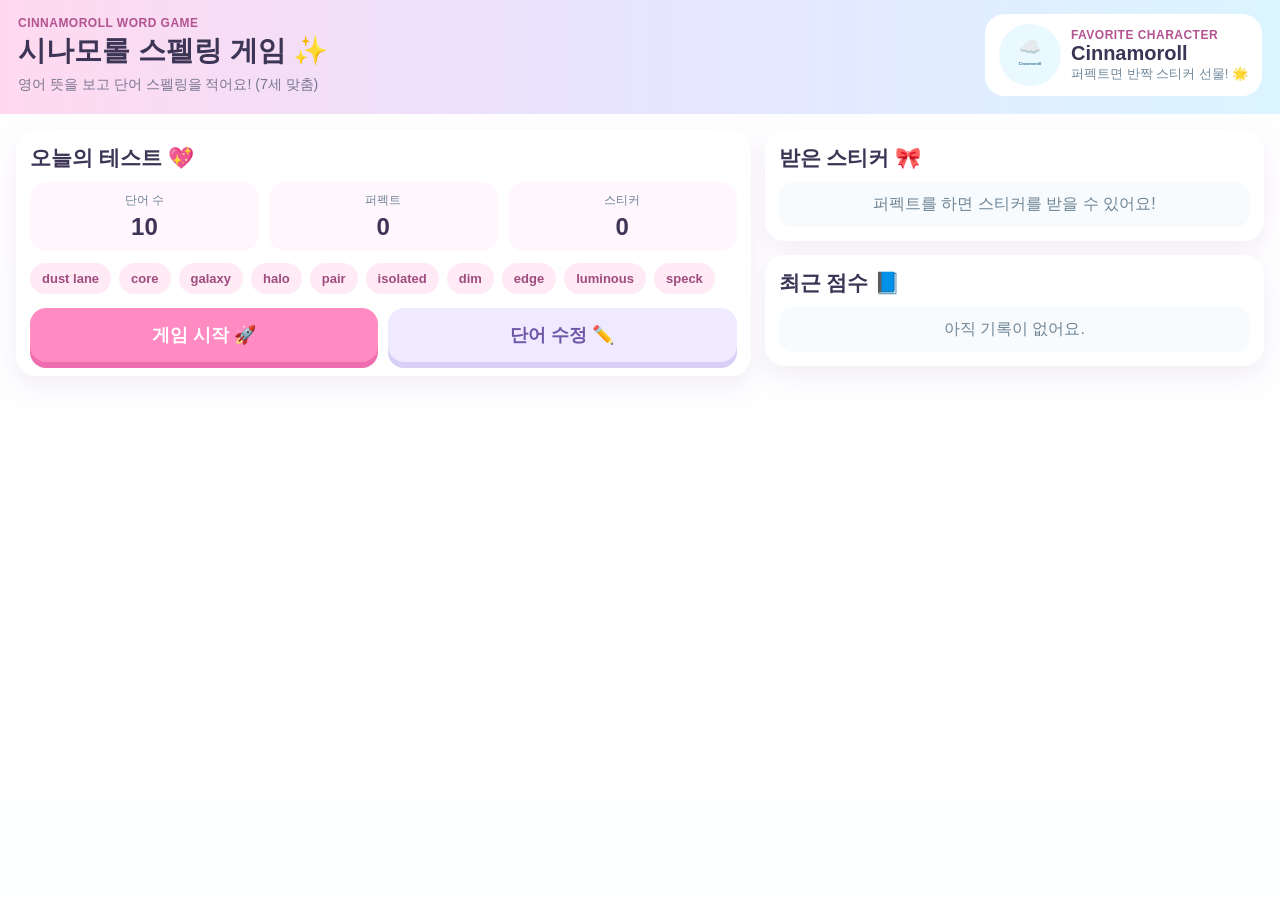
==== index.html @ e3723c55 "Switch to full-screen layout and reset defaults to requested vocab list" ====
<!doctype html>
<html lang="ko">
<head>
  <meta charset="UTF-8" />
  <meta name="viewport" content="width=device-width, initial-scale=1.0, viewport-fit=cover" />
  <title>시나모롤 단어 게임</title>
  <style>
    :root {
      --bg1: #ffeefd;
      --bg2: #f5f3ff;
      --bg3: #e9f9ff;
      --card: #ffffff;
      --ink: #3d3556;
      --sub: #7a7591;
      --pri: #ff8bc2;
      --pri-dark: #ee6db0;
      --ok: #2f9e67;
      --no: #d45d7b;
    }
    * { box-sizing: border-box; }
    body {
      margin: 0;
      font-family: -apple-system, BlinkMacSystemFont, "Segoe UI", Roboto, "Noto Sans KR", sans-serif;
      background: linear-gradient(180deg, var(--bg1) 0%, var(--bg2) 56%, var(--bg3) 100%);
      color: var(--ink);
      -webkit-tap-highlight-color: transparent;
    }
    .app {
      width: 100%;
      min-height: 100vh;
      margin: 0;
      padding: 0;
    }
    .panel {
      background: rgba(255,255,255,0.92);
      border-radius: 0;
      overflow: hidden;
      box-shadow: none;
      min-height: 100vh;
    }
    .header {
      display: flex;
      align-items: center;
      justify-content: space-between;
      gap: 12px;
      flex-wrap: wrap;
      padding: calc(14px + env(safe-area-inset-top)) 18px 18px;
      background: linear-gradient(90deg, #ffd9f0 0%, #e7e5ff 50%, #dbf5ff 100%);
    }
    .title-small { color: #b35390; font-size: 12px; font-weight: 900; letter-spacing: .04em; }
    h1 { margin: 4px 0 0; font-size: 28px; line-height: 1.2; }
    .sub { color: var(--sub); margin-top: 8px; font-size: 14px; }
    .hero { display: flex; align-items: center; gap: 10px; background: white; border-radius: 20px; padding: 10px 14px; }
    .avatar {
      width: 62px; height: 62px; border-radius: 50%; background: #eaf8ff;
      display: grid; place-items: center; overflow: hidden;
    }
    .avatar img { width: 100%; height: 100%; object-fit: contain; display: block; padding: 2px; }
    .avatar-fallback { font-size: 30px; }

    .content { padding: 16px; }
    .grid { display: grid; grid-template-columns: 1.25fr .85fr; gap: 14px; }
    .card {
      background: white;
      border-radius: 20px;
      padding: 14px;
      box-shadow: 0 10px 24px rgba(171, 143, 188, 0.14);
    }
    .card h2 { margin: 0 0 10px; font-size: 21px; }
    .stats { display: grid; grid-template-columns: repeat(3, 1fr); gap: 10px; margin-bottom: 12px; }
    .stat { background: #fff7fd; border-radius: 16px; padding: 10px; text-align: center; }
    .stat .label { color: #6d8497; font-size: 12px; }
    .stat .value { margin-top: 4px; font-size: 24px; font-weight: 900; }
    .chip-wrap { display: flex; flex-wrap: wrap; gap: 8px; }
    .chip { background: #ffeaf6; color: #9f4c7e; border-radius: 999px; padding: 8px 12px; font-size: 13px; font-weight: 800; }

    .btn-row, .btn-3 {
      display: grid; gap: 10px; margin-top: 14px;
    }
    .btn-row { grid-template-columns: 1fr 1fr; }
    .btn-3 { grid-template-columns: repeat(3,1fr); }
    button {
      border: 0; border-radius: 16px; padding: 14px 12px;
      font-size: 18px; font-weight: 900;
      background: var(--pri); color: #fff; cursor: pointer;
      min-height: 54px;
      box-shadow: 0 6px 0 var(--pri-dark);
    }
    button:active { transform: translateY(3px); box-shadow: 0 3px 0 var(--pri-dark); }
    button.secondary { background: #efeaff; color: #6d56a6; box-shadow: 0 6px 0 #d8cff6; }
    button.outline { background: #fff; color: #2d7299; border: 1.5px solid #cfe6f5; }
    button:disabled { opacity: .45; cursor: not-allowed; }

    .note { color: #70889b; font-size: 13px; }
    .empty { background: #f8fbfd; border-radius: 14px; padding: 12px; text-align: center; color: #6e8596; }
    .history-item { background: #f8fbfd; border-radius: 14px; padding: 12px; margin-bottom: 8px; }

    .test-wrap { max-width: 720px; margin: 0 auto; }
    .topline { display: flex; justify-content: space-between; align-items: center; gap: 8px; margin-bottom: 10px; }
    .badge { background: #ffe7f5; color: #9f4c7e; border-radius: 999px; padding: 7px 10px; font-size: 13px; font-weight: 900; }
    .qbox { background: white; border-radius: 24px; padding: 20px; box-shadow: 0 12px 30px rgba(110,145,175,.16); }
    .meaning-label { text-align: center; color: #4ba0d4; letter-spacing: .22em; font-size: 12px; font-weight: 900; margin-bottom: 8px; }
    .meaning {
      min-height: 120px;
      border-radius: 22px;
      background: #f8fbfd;
      display: grid;
      place-items: center;
      text-align: center;
      padding: 22px;
      font-size: 30px;
      line-height: 1.35;
      font-weight: 900;
      margin-bottom: 14px;
    }
    label { display: block; margin-bottom: 8px; font-size: 14px; font-weight: 800; color: #5b7284; }
    input, textarea {
      width: 100%; border: 1.5px solid #d7e7f3; border-radius: 16px;
      padding: 16px; font-family: inherit; outline: none; background: #fff;
    }
    input { font-size: 30px; font-weight: 900; }
    textarea { min-height: 240px; font-size: 14px; line-height: 1.55; resize: vertical; }

    .perfect {
      background: linear-gradient(90deg, #ebfbff 0%, #fff 100%);
      border-radius: 22px;
      padding: 18px;
      text-align: center;
      margin-bottom: 12px;
    }
    .perfect .emoji { font-size: 56px; }
    .answer-item { background: white; border-radius: 16px; padding: 12px; box-shadow: 0 7px 18px rgba(110,145,175,.1); margin-bottom: 10px; }
    .mini { font-size: 12px; color: #7d90a0; font-weight: 900; text-transform: uppercase; }
    .answer-grid { display: grid; grid-template-columns: 1fr 1fr; gap: 8px; margin-top: 8px; }
    .box { border-radius: 12px; padding: 10px; font-weight: 800; }
    .ok { background: #eafaf0; color: var(--ok); }
    .no { background: #fff0f2; color: var(--no); }
    .blue { background: #eef8ff; color: #2d6b92; }

    @media (max-width: 760px) {
      .grid, .stats, .btn-row, .btn-3, .answer-grid { grid-template-columns: 1fr; }
      h1 { font-size: 24px; }
      .meaning { font-size: 25px; }
      input { font-size: 26px; }
      button { font-size: 20px; }
    }
  </style>
</head>
<body>
  <main class="app">
    <section class="panel">
      <header class="header">
        <div>
          <div class="title-small">CINNAMOROLL WORD GAME</div>
          <h1>시나모롤 스펠링 게임 ✨</h1>
          <div class="sub">영어 뜻을 보고 단어 스펠링을 적어요! (7세 맞춤)</div>
        </div>
        <div class="hero">
          <div id="headerAvatar" class="avatar"></div>
          <div>
            <div class="title-small">FAVORITE CHARACTER</div>
            <div style="font-size:20px;font-weight:900;">Cinnamoroll</div>
            <div class="note">퍼펙트면 반짝 스티커 선물! 🌟</div>
          </div>
        </div>
      </header>
      <section id="app" class="content"></section>
    </section>
  </main>

  <script>
    const FALLBACK_IMAGE = 'data:image/svg+xml;utf8,' + encodeURIComponent(`
      <svg xmlns="http://www.w3.org/2000/svg" viewBox="0 0 240 240">
        <rect width="240" height="240" rx="32" fill="#eaf8ff"/>
        <text x="120" y="110" text-anchor="middle" font-size="74">☁️</text>
        <text x="120" y="160" text-anchor="middle" font-size="16" fill="#2d7299" font-family="sans-serif" font-weight="700">Cinnamoroll</text>
      </svg>
    `);
    const DEFAULT_CHARACTER_IMAGE = 'https://upload.wikimedia.org/wikipedia/commons/thumb/0/0b/Cinnamoroll_character.svg/512px-Cinnamoroll_character.svg.png';

    const DEFAULT_WORDS = [
      { word: 'dust lane', meaning: 'dark lines of dust in a galaxy' },
      { word: 'core', meaning: 'the central part of something' },
      { word: 'galaxy', meaning: 'a huge system of stars, gas, and dust held together by gravity' },
      { word: 'halo', meaning: 'a faint outer region around a galaxy' },
      { word: 'pair', meaning: 'two things that go together' },
      { word: 'isolated', meaning: 'separate and alone' },
      { word: 'dim', meaning: 'not bright' },
      { word: 'edge', meaning: 'the outer border of something' },
      { word: 'luminous', meaning: 'giving off light; shining' },
      { word: 'speck', meaning: 'a very small spot' },
    ];

    const STICKERS = [
      { id: 'cloud', emoji: '☁️', name: 'Cloud Sticker' },
      { id: 'star', emoji: '⭐', name: 'Star Sticker' },
      { id: 'heart', emoji: '💙', name: 'Heart Sticker' },
      { id: 'moon', emoji: '🌙', name: 'Moon Sticker' },
      { id: 'sparkle', emoji: '✨', name: 'Sparkle Sticker' },
    ];

    const STORAGE = {
      stickers: 'kid-voca-stickers-v1',
      history: 'kid-voca-history-v1',
      words: 'kid-voca-words-v2',
      characterImage: 'kid-voca-character-image-v1',
    };

    const state = {
      screen: 'home',
      savedWords: load(STORAGE.words, DEFAULT_WORDS),
      stickers: load(STORAGE.stickers, []),
      history: load(STORAGE.history, []),
      questions: [],
      results: [],
      index: 0,
      inputValue: '',
      earnedSticker: null,
      draftWords: '',
      characterImage: load(STORAGE.characterImage, DEFAULT_CHARACTER_IMAGE),
    };

    function load(key, fallback) {
      try {
        const raw = localStorage.getItem(key);
        return raw ? JSON.parse(raw) : fallback;
      } catch {
        return fallback;
      }
    }

    function save(key, value) {
      localStorage.setItem(key, JSON.stringify(value));
    }

    function escapeHtml(str) {
      return String(str)
        .replaceAll('&', '&amp;')
        .replaceAll('<', '&lt;')
        .replaceAll('>', '&gt;')
        .replaceAll('"', '&quot;')
        .replaceAll("'", '&#039;');
    }

    function normalizeText(v) {
      return String(v || '').toLowerCase().trim().replace(/\s+/g, ' ');
    }

    function shuffle(arr) {
      const a = [...arr];
      for (let i = a.length - 1; i > 0; i--) {
        const j = Math.floor(Math.random() * (i + 1));
        [a[i], a[j]] = [a[j], a[i]];
      }
      return a;
    }

    function randomSticker() {
      return STICKERS[Math.floor(Math.random() * STICKERS.length)];
    }

    function characterHTML(size = 'avatar') {
      return `<div class="${size}">${imageTag()}</div>`;
    }

    function imageTag() {
      return `<img src="${state.characterImage}" alt="Cinnamoroll" onerror="this.onerror=null;this.src='${FALLBACK_IMAGE}';">`;
    }

    function setCharacterImageFromFile(input) {
      const file = input.files && input.files[0];
      if (!file) return;
      const reader = new FileReader();
      reader.onload = () => {
        const result = String(reader.result || '');
        if (!result.startsWith('data:image/')) return;
        state.characterImage = result;
        save(STORAGE.characterImage, state.characterImage);
        render();
      };
      reader.readAsDataURL(file);
    }

    function resetCharacterImage() {
      state.characterImage = DEFAULT_CHARACTER_IMAGE;
      save(STORAGE.characterImage, state.characterImage);
      render();
    }

    function setHeaderCharacter() {
      const root = document.getElementById('headerAvatar');
      if (!root) return;
      root.innerHTML = imageTag();
    }

    function focusInput() {
      setTimeout(() => {
        const el = document.getElementById('answerInput');
        if (el) el.focus();
      }, 50);
    }

    function goHome() {
      state.screen = 'home';
      render();
    }

    function startTest(words) {
      state.questions = shuffle(words);
      state.results = [];
      state.index = 0;
      state.inputValue = '';
      state.earnedSticker = null;
      state.screen = 'test';
      render();
      focusInput();
    }

    function startReview() {
      const wrong = state.results.filter(x => !x.correct).map(x => ({ word: x.word, meaning: x.meaning }));
      if (wrong.length === 0) return;
      startTest(wrong);
    }

    function checkAnswer() {
      const q = state.questions[state.index];
      if (!q) return;
      const correct = normalizeText(state.inputValue) === normalizeText(q.word);
      state.results.push({ word: q.word, meaning: q.meaning, answer: state.inputValue, correct });
      state.inputValue = '';

      if (state.index === state.questions.length - 1) {
        const score = state.results.filter(r => r.correct).length;
        const perfect = score === state.results.length;
        state.history.unshift({ id: Date.now(), date: new Date().toLocaleString(), total: state.results.length, score, perfect });
        state.history = state.history.slice(0, 20);
        save(STORAGE.history, state.history);

        if (perfect) {
          state.earnedSticker = randomSticker();
          state.stickers.unshift(state.earnedSticker);
          save(STORAGE.stickers, state.stickers);
        }
        state.screen = 'result';
      } else {
        state.index += 1;
      }
      render();
      focusInput();
    }

    function openEditor() {
      state.draftWords = state.savedWords.map(w => `${w.word} | ${w.meaning}`).join('\n');
      state.screen = 'edit';
      render();
    }

    function saveWordList() {
      const parsed = state.draftWords
        .split('\n')
        .map(line => line.trim())
        .filter(Boolean)
        .map(line => {
          const [word, ...rest] = line.split('|');
          if (!word || rest.length === 0) return null;
          const meaning = rest.join('|').trim();
          if (!meaning) return null;
          return { word: word.trim(), meaning };
        })
        .filter(Boolean);

      if (parsed.length > 0) {
        state.savedWords = parsed;
        save(STORAGE.words, parsed);
      }
      goHome();
    }

    function resetDefault() {
      state.savedWords = [...DEFAULT_WORDS];
      save(STORAGE.words, state.savedWords);
      goHome();
    }

    function renderHome() {
      const perfectCount = state.history.filter(x => x.perfect).length;
      const stickers = state.stickers.length
        ? `<div class="chip-wrap">${state.stickers.map(s => `<div class="chip">${s.emoji} ${escapeHtml(s.name)}</div>`).join('')}</div>`
        : `<div class="empty">퍼펙트를 하면 스티커를 받을 수 있어요!</div>`;

      const history = state.history.length
        ? state.history.map(h => `
            <div class="history-item">
              <div style="font-weight:900;font-size:17px;">${h.score} / ${h.total}</div>
              <div class="note">${escapeHtml(h.date)}</div>
            </div>
          `).join('')
        : `<div class="empty">아직 기록이 없어요.</div>`;

      return `
        <div class="grid">
          <div>
            <div class="card">
              <h2>오늘의 테스트 💖</h2>
              <div class="stats">
                <div class="stat"><div class="label">단어 수</div><div class="value">${state.savedWords.length}</div></div>
                <div class="stat"><div class="label">퍼펙트</div><div class="value">${perfectCount}</div></div>
                <div class="stat"><div class="label">스티커</div><div class="value">${state.stickers.length}</div></div>
              </div>
              <div class="chip-wrap">
                ${state.savedWords.map(w => `<div class="chip">${escapeHtml(w.word)}</div>`).join('')}
              </div>
              <div class="btn-row">
                <button onclick="startTest(state.savedWords)">게임 시작 🚀</button>
                <button class="secondary" onclick="openEditor()">단어 수정 ✏️</button>
              </div>
            </div>
          </div>
          <div>
            <div class="card">
              <h2>받은 스티커 🎀</h2>
              ${stickers}
            </div>
            <div class="card" style="margin-top:14px;">
              <h2>최근 점수 📘</h2>
              ${history}
            </div>
          </div>
        </div>
      `;
    }

    function renderTest() {
      const q = state.questions[state.index];
      return `
      <div class="test-wrap">
        <div class="topline">
          <div class="badge">문제 ${state.index + 1} / ${state.questions.length}</div>
          <button class="outline" style="min-height:42px;font-size:14px;" onclick="goHome()">나가기</button>
        </div>
        <div class="qbox">
          ${characterHTML('avatar')}
          <div class="meaning-label">ENGLISH MEANING</div>
          <div class="meaning">${escapeHtml(q.meaning)}</div>
          <label for="answerInput">뜻을 보고 영어 스펠링을 써 보세요</label>
          <input id="answerInput" value="${escapeHtml(state.inputValue)}" oninput="state.inputValue=this.value" onkeydown="if(event.key==='Enter'){checkAnswer();}" placeholder="여기에 입력" autocapitalize="none" autocomplete="off" autocorrect="off" spellcheck="false" />
          <div style="margin-top:12px;"><button style="width:100%" onclick="checkAnswer()">정답 확인</button></div>
        </div>
      </div>`;
    }

    function renderResult() {
      const score = state.results.filter(x => x.correct).length;
      const wrong = state.results.length - score;
      const sheet = state.results.map(r => `
        <div class="answer-item">
          <div class="mini">뜻</div>
          <div style="font-weight:900;font-size:18px;">${escapeHtml(r.meaning)}</div>
          <div class="answer-grid">
            <div><div class="mini">내 답</div><div class="box ${r.correct ? 'ok' : 'no'}">${r.answer ? escapeHtml(r.answer) : '—'}</div></div>
            <div><div class="mini">정답</div><div class="box blue">${escapeHtml(r.word)}</div></div>
          </div>
        </div>`).join('');

      return `
      <div>
        ${state.earnedSticker ? `<div class="perfect"><div class="emoji">${state.earnedSticker.emoji}</div><div style="font-size:34px;font-weight:900;color:#2f8bbc;">Perfect!</div><div style="font-weight:800">새 스티커: ${escapeHtml(state.earnedSticker.name)}</div></div>` : ''}
        <div class="card">
          <div style="display:flex;justify-content:space-between;align-items:center;gap:12px;flex-wrap:wrap;">
            <div>
              <div class="title-small">RESULT</div>
              <div style="font-size:42px;font-weight:900;">${score} / ${state.results.length}</div>
            </div>
            <div class="stats" style="margin:0;max-width:420px;width:100%;">
              <div class="stat"><div class="label">정답</div><div class="value" style="color:var(--ok)">${score}</div></div>
              <div class="stat"><div class="label">오답</div><div class="value" style="color:var(--no)">${wrong}</div></div>
              <div class="stat"><div class="label">스티커</div><div class="value">${state.stickers.length}</div></div>
            </div>
          </div>
        </div>
        <div class="btn-3">
          <button onclick="startTest(state.savedWords)">한 번 더</button>
          <button class="secondary" onclick="startReview()" ${wrong === 0 ? 'disabled' : ''}>틀린 문제 복습</button>
          <button class="outline" onclick="goHome()">홈으로</button>
        </div>
        <div class="card" style="margin-top:14px;">
          <h2>정답지</h2>
          ${sheet}
        </div>
      </div>`;
    }

    function renderEdit() {
      return `
      <div style="max-width:760px;margin:0 auto;">
        <div class="card">
          <h2>단어장 수정</h2>
          <div class="empty" style="text-align:left;">
            한 줄에 하나씩 입력하고 <b>word | meaning</b> 형식으로 저장하세요.<br>
            예) <code>apple | 사과</code>
          </div>
          <div class="empty" style="text-align:left; margin-top:10px;">
            시나모롤 이미지를 똑같이 쓰고 싶으면 아래에서 원하는 사진 파일을 선택하세요.
            <div style="margin-top:8px;">
              <input type="file" accept="image/*" onchange="setCharacterImageFromFile(this)" />
            </div>
            <div style="margin-top:8px;">
              <button class="outline" style="min-height:42px; font-size:14px;" onclick="resetCharacterImage()">기본 이미지로 되돌리기</button>
            </div>
          </div>
          <textarea oninput="state.draftWords=this.value">${escapeHtml(state.draftWords)}</textarea>
          <div class="btn-3">
            <button onclick="saveWordList()">저장</button>
            <button class="secondary" onclick="resetDefault()">기본값 복원</button>
            <button class="outline" onclick="goHome()">취소</button>
          </div>
        </div>
      </div>`;
    }

    function render() {
      const root = document.getElementById('app');
      if (state.screen === 'home') root.innerHTML = renderHome();
      if (state.screen === 'test') root.innerHTML = renderTest();
      if (state.screen === 'result') root.innerHTML = renderResult();
      if (state.screen === 'edit') root.innerHTML = renderEdit();
      setHeaderCharacter();
    }

    state.draftWords = state.savedWords.map(w => `${w.word} | ${w.meaning}`).join('\n');
    render();
  </script>
</body>
</html>
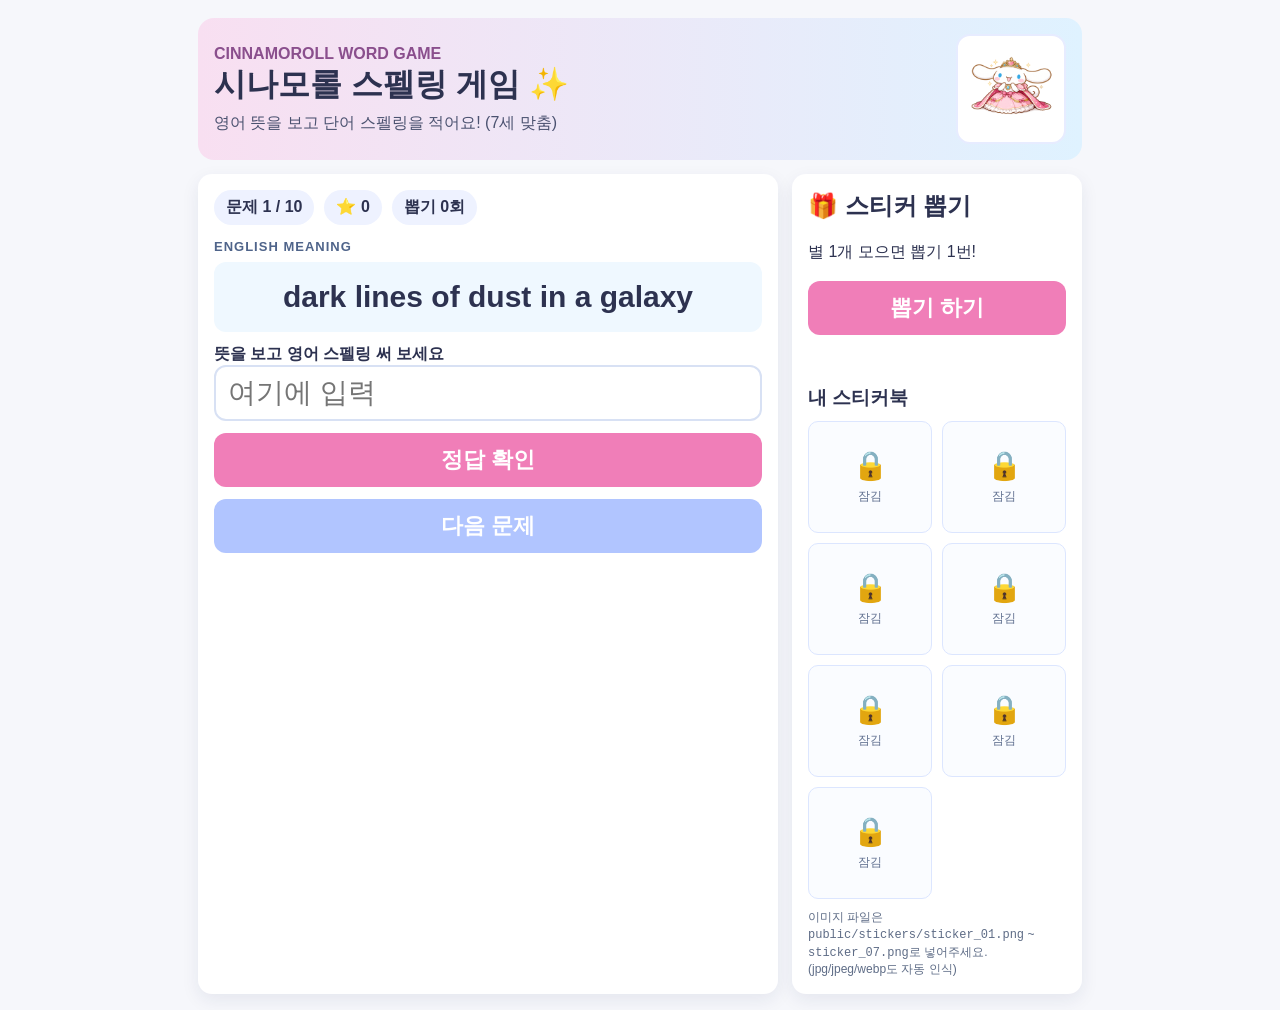
==== commit c7248a65: "Update index.html" ====
--- a/index.html
+++ b/index.html
@@ -1,534 +1,285 @@
 <!doctype html>
 <html lang="ko">
-<head>
-  <meta charset="UTF-8" />
-  <meta name="viewport" content="width=device-width, initial-scale=1.0, viewport-fit=cover" />
-  <title>시나모롤 단어 게임</title>
-  <style>
-    :root {
-      --bg1: #ffeefd;
-      --bg2: #f5f3ff;
-      --bg3: #e9f9ff;
-      --card: #ffffff;
-      --ink: #3d3556;
-      --sub: #7a7591;
-      --pri: #ff8bc2;
-      --pri-dark: #ee6db0;
-      --ok: #2f9e67;
-      --no: #d45d7b;
-    }
-    * { box-sizing: border-box; }
-    body {
-      margin: 0;
-      font-family: -apple-system, BlinkMacSystemFont, "Segoe UI", Roboto, "Noto Sans KR", sans-serif;
-      background: linear-gradient(180deg, var(--bg1) 0%, var(--bg2) 56%, var(--bg3) 100%);
-      color: var(--ink);
-      -webkit-tap-highlight-color: transparent;
-    }
-    .app {
-      width: 100%;
-      min-height: 100vh;
-      margin: 0;
-      padding: 0;
-    }
-    .panel {
-      background: rgba(255,255,255,0.92);
-      border-radius: 0;
-      overflow: hidden;
-      box-shadow: none;
-      min-height: 100vh;
-    }
-    .header {
-      display: flex;
-      align-items: center;
-      justify-content: space-between;
-      gap: 12px;
-      flex-wrap: wrap;
-      padding: calc(14px + env(safe-area-inset-top)) 18px 18px;
-      background: linear-gradient(90deg, #ffd9f0 0%, #e7e5ff 50%, #dbf5ff 100%);
-    }
-    .title-small { color: #b35390; font-size: 12px; font-weight: 900; letter-spacing: .04em; }
-    h1 { margin: 4px 0 0; font-size: 28px; line-height: 1.2; }
-    .sub { color: var(--sub); margin-top: 8px; font-size: 14px; }
-    .hero { display: flex; align-items: center; gap: 10px; background: white; border-radius: 20px; padding: 10px 14px; }
-    .avatar {
-      width: 62px; height: 62px; border-radius: 50%; background: #eaf8ff;
-      display: grid; place-items: center; overflow: hidden;
-    }
-    .avatar img { width: 100%; height: 100%; object-fit: contain; display: block; padding: 2px; }
-    .avatar-fallback { font-size: 30px; }
-
-    .content { padding: 16px; }
-    .grid { display: grid; grid-template-columns: 1.25fr .85fr; gap: 14px; }
-    .card {
-      background: white;
-      border-radius: 20px;
-      padding: 14px;
-      box-shadow: 0 10px 24px rgba(171, 143, 188, 0.14);
-    }
-    .card h2 { margin: 0 0 10px; font-size: 21px; }
-    .stats { display: grid; grid-template-columns: repeat(3, 1fr); gap: 10px; margin-bottom: 12px; }
-    .stat { background: #fff7fd; border-radius: 16px; padding: 10px; text-align: center; }
-    .stat .label { color: #6d8497; font-size: 12px; }
-    .stat .value { margin-top: 4px; font-size: 24px; font-weight: 900; }
-    .chip-wrap { display: flex; flex-wrap: wrap; gap: 8px; }
-    .chip { background: #ffeaf6; color: #9f4c7e; border-radius: 999px; padding: 8px 12px; font-size: 13px; font-weight: 800; }
-
-    .btn-row, .btn-3 {
-      display: grid; gap: 10px; margin-top: 14px;
-    }
-    .btn-row { grid-template-columns: 1fr 1fr; }
-    .btn-3 { grid-template-columns: repeat(3,1fr); }
-    button {
-      border: 0; border-radius: 16px; padding: 14px 12px;
-      font-size: 18px; font-weight: 900;
-      background: var(--pri); color: #fff; cursor: pointer;
-      min-height: 54px;
-      box-shadow: 0 6px 0 var(--pri-dark);
-    }
-    button:active { transform: translateY(3px); box-shadow: 0 3px 0 var(--pri-dark); }
-    button.secondary { background: #efeaff; color: #6d56a6; box-shadow: 0 6px 0 #d8cff6; }
-    button.outline { background: #fff; color: #2d7299; border: 1.5px solid #cfe6f5; }
-    button:disabled { opacity: .45; cursor: not-allowed; }
-
-    .note { color: #70889b; font-size: 13px; }
-    .empty { background: #f8fbfd; border-radius: 14px; padding: 12px; text-align: center; color: #6e8596; }
-    .history-item { background: #f8fbfd; border-radius: 14px; padding: 12px; margin-bottom: 8px; }
-
-    .test-wrap { max-width: 720px; margin: 0 auto; }
-    .topline { display: flex; justify-content: space-between; align-items: center; gap: 8px; margin-bottom: 10px; }
-    .badge { background: #ffe7f5; color: #9f4c7e; border-radius: 999px; padding: 7px 10px; font-size: 13px; font-weight: 900; }
-    .qbox { background: white; border-radius: 24px; padding: 20px; box-shadow: 0 12px 30px rgba(110,145,175,.16); }
-    .meaning-label { text-align: center; color: #4ba0d4; letter-spacing: .22em; font-size: 12px; font-weight: 900; margin-bottom: 8px; }
-    .meaning {
-      min-height: 120px;
-      border-radius: 22px;
-      background: #f8fbfd;
-      display: grid;
-      place-items: center;
-      text-align: center;
-      padding: 22px;
-      font-size: 30px;
-      line-height: 1.35;
-      font-weight: 900;
-      margin-bottom: 14px;
-    }
-    label { display: block; margin-bottom: 8px; font-size: 14px; font-weight: 800; color: #5b7284; }
-    input, textarea {
-      width: 100%; border: 1.5px solid #d7e7f3; border-radius: 16px;
-      padding: 16px; font-family: inherit; outline: none; background: #fff;
-    }
-    input { font-size: 30px; font-weight: 900; }
-    textarea { min-height: 240px; font-size: 14px; line-height: 1.55; resize: vertical; }
-
-    .perfect {
-      background: linear-gradient(90deg, #ebfbff 0%, #fff 100%);
-      border-radius: 22px;
-      padding: 18px;
-      text-align: center;
-      margin-bottom: 12px;
-    }
-    .perfect .emoji { font-size: 56px; }
-    .answer-item { background: white; border-radius: 16px; padding: 12px; box-shadow: 0 7px 18px rgba(110,145,175,.1); margin-bottom: 10px; }
-    .mini { font-size: 12px; color: #7d90a0; font-weight: 900; text-transform: uppercase; }
-    .answer-grid { display: grid; grid-template-columns: 1fr 1fr; gap: 8px; margin-top: 8px; }
-    .box { border-radius: 12px; padding: 10px; font-weight: 800; }
-    .ok { background: #eafaf0; color: var(--ok); }
-    .no { background: #fff0f2; color: var(--no); }
-    .blue { background: #eef8ff; color: #2d6b92; }
-
-    @media (max-width: 760px) {
-      .grid, .stats, .btn-row, .btn-3, .answer-grid { grid-template-columns: 1fr; }
-      h1 { font-size: 24px; }
-      .meaning { font-size: 25px; }
-      input { font-size: 26px; }
-      button { font-size: 20px; }
-    }
-  </style>
-</head>
-<body>
-  <main class="app">
-    <section class="panel">
-      <header class="header">
+  <head>
+    <meta charset="UTF-8" />
+    <meta name="viewport" content="width=device-width, initial-scale=1.0" />
+    <title>시나모롤 스펠링 게임</title>
+    <style>
+      :root {
+        --bg: #f6f7fb;
+        --card: #ffffff;
+        --primary: #f07eb8;
+        --primary-dark: #c84d8c;
+        --text: #2d3250;
+      }
+      * { box-sizing: border-box; }
+      body { margin: 0; font-family: Arial, sans-serif; background: var(--bg); color: var(--text); }
+      .container { max-width: 920px; margin: 0 auto; padding: 18px; }
+      .header {
+        background: linear-gradient(90deg, #f8dff1, #dff2ff);
+        border-radius: 16px; padding: 16px;
+        display: flex; justify-content: space-between; align-items: center; gap: 12px;
+      }
+      .title { margin: 0; font-size: 32px; }
+      .subtitle { margin: 6px 0 0; color: #4b5270; }
+      .hero {
+        width: 110px; height: 110px; border-radius: 14px; background: #fff;
+        border: 2px solid #e7ecff; object-fit: contain; padding: 8px;
+      }
+
+      .grid { display: grid; grid-template-columns: 2fr 1fr; gap: 14px; margin-top: 14px; }
+      .card { background: var(--card); border-radius: 14px; padding: 16px; box-shadow: 0 6px 18px rgba(27,39,94,.08); }
+      .stats { display: flex; flex-wrap: wrap; gap: 10px; margin-bottom: 14px; }
+      .chip { background: #eef2ff; border-radius: 999px; padding: 7px 12px; font-weight: 700; }
+      .hintLabel { font-size: 13px; color: #4f648a; letter-spacing: 1px; font-weight: 700; }
+      .hint { background: #eff8ff; border-radius: 12px; padding: 18px; margin: 8px 0 12px; font-size: 30px; font-weight: 800; text-align: center; }
+      .input { width: 100%; border: 2px solid #d8e1f4; border-radius: 12px; font-size: 28px; padding: 10px 12px; }
+
+      .btn {
+        width: 100%; border: none; border-radius: 12px; background: var(--primary);
+        color: white; font-size: 22px; font-weight: 700; padding: 12px; margin-top: 12px; cursor: pointer;
+      }
+      .btn:hover { background: var(--primary-dark); }
+      .btn.secondary { background: #b1c5ff; }
+
+      .feedback { min-height: 30px; margin-top: 8px; font-weight: 700; }
+      .ok { color: #0f8b4c; }
+      .bad { color: #c03245; }
+
+      .stickers { display: grid; grid-template-columns: repeat(2, minmax(0,1fr)); gap: 10px; margin-top: 10px; }
+      .sticker {
+        border: 1px solid #dce6ff; border-radius: 10px; min-height: 112px;
+        display: flex; flex-direction: column; justify-content: center; align-items: center;
+        gap: 6px; background: #fafcff; padding: 8px;
+      }
+      .sticker img { width: 72px; height: 72px; object-fit: contain; }
+      .lock { color: #9ca9c6; font-size: 28px; }
+      .small { font-size: 12px; color: #5f6f8f; }
+      .notice { margin-top: 10px; font-size: 12px; color: #5e6c86; line-height: 1.4; }
+
+      @media (max-width: 760px) {
+        .grid { grid-template-columns: 1fr; }
+        .hint { font-size: 24px; }
+      }
+    </style>
+  </head>
+  <body>
+    <div class="container">
+      <div class="header">
         <div>
-          <div class="title-small">CINNAMOROLL WORD GAME</div>
-          <h1>시나모롤 스펠링 게임 ✨</h1>
-          <div class="sub">영어 뜻을 보고 단어 스펠링을 적어요! (7세 맞춤)</div>
+          <p style="margin:0;font-weight:700;color:#8a4f8d;">CINNAMOROLL WORD GAME</p>
+          <h1 class="title">시나모롤 스펠링 게임 ✨</h1>
+          <p class="subtitle">영어 뜻을 보고 단어 스펠링을 적어요! (7세 맞춤)</p>
         </div>
-        <div class="hero">
-          <div id="headerAvatar" class="avatar"></div>
-          <div>
-            <div class="title-small">FAVORITE CHARACTER</div>
-            <div style="font-size:20px;font-weight:900;">Cinnamoroll</div>
-            <div class="note">퍼펙트면 반짝 스티커 선물! 🌟</div>
+        <img id="heroImage" class="hero" src="./public/stickers/sticker_01.png" alt="시나모롤" />
+      </div>
+
+      <div class="grid">
+        <div class="card">
+          <div class="stats">
+            <span id="progress" class="chip">문제 1 / 10</span>
+            <span id="stars" class="chip">⭐ 0</span>
+            <span id="draws" class="chip">뽑기 0회</span>
+          </div>
+
+          <div class="hintLabel">ENGLISH MEANING</div>
+          <div id="hint" class="hint"></div>
+
+          <label for="answer" style="font-weight:700;">뜻을 보고 영어 스펠링 써 보세요</label>
+          <input id="answer" class="input" placeholder="여기에 입력" autocomplete="off" />
+          <button id="checkBtn" type="button" class="btn">정답 확인</button>
+          <button id="nextBtn" type="button" class="btn secondary">다음 문제</button>
+          <div id="feedback" class="feedback"></div>
+        </div>
+
+        <div class="card">
+          <h2 style="margin-top:0;">🎁 스티커 뽑기</h2>
+          <p style="margin:6px 0;">별 1개 모으면 뽑기 1번!</p>
+          <button id="drawBtn" type="button" class="btn">뽑기 하기</button>
+          <div id="drawFeedback" class="feedback"></div>
+
+          <h3 style="margin:12px 0 8px;">내 스티커북</h3>
+          <div id="stickerGrid" class="stickers"></div>
+
+          <div class="notice">
+            이미지 파일은 <code>public/stickers/sticker_01.png</code> ~ <code>sticker_07.png</code>로 넣어주세요.<br />
+            (jpg/jpeg/webp도 자동 인식)
           </div>
         </div>
-      </header>
-      <section id="app" class="content"></section>
-    </section>
-  </main>
-
-  <script>
-    const FALLBACK_IMAGE = 'data:image/svg+xml;utf8,' + encodeURIComponent(`
-      <svg xmlns="http://www.w3.org/2000/svg" viewBox="0 0 240 240">
-        <rect width="240" height="240" rx="32" fill="#eaf8ff"/>
-        <text x="120" y="110" text-anchor="middle" font-size="74">☁️</text>
-        <text x="120" y="160" text-anchor="middle" font-size="16" fill="#2d7299" font-family="sans-serif" font-weight="700">Cinnamoroll</text>
-      </svg>
-    `);
-    const DEFAULT_CHARACTER_IMAGE = 'https://upload.wikimedia.org/wikipedia/commons/thumb/0/0b/Cinnamoroll_character.svg/512px-Cinnamoroll_character.svg.png';
-
-    const DEFAULT_WORDS = [
-      { word: 'dust lane', meaning: 'dark lines of dust in a galaxy' },
-      { word: 'core', meaning: 'the central part of something' },
-      { word: 'galaxy', meaning: 'a huge system of stars, gas, and dust held together by gravity' },
-      { word: 'halo', meaning: 'a faint outer region around a galaxy' },
-      { word: 'pair', meaning: 'two things that go together' },
-      { word: 'isolated', meaning: 'separate and alone' },
-      { word: 'dim', meaning: 'not bright' },
-      { word: 'edge', meaning: 'the outer border of something' },
-      { word: 'luminous', meaning: 'giving off light; shining' },
-      { word: 'speck', meaning: 'a very small spot' },
-    ];
-
-    const STICKERS = [
-      { id: 'cloud', emoji: '☁️', name: 'Cloud Sticker' },
-      { id: 'star', emoji: '⭐', name: 'Star Sticker' },
-      { id: 'heart', emoji: '💙', name: 'Heart Sticker' },
-      { id: 'moon', emoji: '🌙', name: 'Moon Sticker' },
-      { id: 'sparkle', emoji: '✨', name: 'Sparkle Sticker' },
-    ];
-
-    const STORAGE = {
-      stickers: 'kid-voca-stickers-v1',
-      history: 'kid-voca-history-v1',
-      words: 'kid-voca-words-v2',
-      characterImage: 'kid-voca-character-image-v1',
-    };
-
-    const state = {
-      screen: 'home',
-      savedWords: load(STORAGE.words, DEFAULT_WORDS),
-      stickers: load(STORAGE.stickers, []),
-      history: load(STORAGE.history, []),
-      questions: [],
-      results: [],
-      index: 0,
-      inputValue: '',
-      earnedSticker: null,
-      draftWords: '',
-      characterImage: load(STORAGE.characterImage, DEFAULT_CHARACTER_IMAGE),
-    };
-
-    function load(key, fallback) {
-      try {
-        const raw = localStorage.getItem(key);
-        return raw ? JSON.parse(raw) : fallback;
-      } catch {
-        return fallback;
-      }
-    }
-
-    function save(key, value) {
-      localStorage.setItem(key, JSON.stringify(value));
-    }
-
-    function escapeHtml(str) {
-      return String(str)
-        .replaceAll('&', '&amp;')
-        .replaceAll('<', '&lt;')
-        .replaceAll('>', '&gt;')
-        .replaceAll('"', '&quot;')
-        .replaceAll("'", '&#039;');
-    }
-
-    function normalizeText(v) {
-      return String(v || '').toLowerCase().trim().replace(/\s+/g, ' ');
-    }
-
-    function shuffle(arr) {
-      const a = [...arr];
-      for (let i = a.length - 1; i > 0; i--) {
-        const j = Math.floor(Math.random() * (i + 1));
-        [a[i], a[j]] = [a[j], a[i]];
-      }
-      return a;
-    }
-
-    function randomSticker() {
-      return STICKERS[Math.floor(Math.random() * STICKERS.length)];
-    }
-
-    function characterHTML(size = 'avatar') {
-      return `<div class="${size}">${imageTag()}</div>`;
-    }
-
-    function imageTag() {
-      return `<img src="${state.characterImage}" alt="Cinnamoroll" onerror="this.onerror=null;this.src='${FALLBACK_IMAGE}';">`;
-    }
-
-    function setCharacterImageFromFile(input) {
-      const file = input.files && input.files[0];
-      if (!file) return;
-      const reader = new FileReader();
-      reader.onload = () => {
-        const result = String(reader.result || '');
-        if (!result.startsWith('data:image/')) return;
-        state.characterImage = result;
-        save(STORAGE.characterImage, state.characterImage);
-        render();
+      </div>
+    </div>
+
+    <script>
+      const words = [
+        { word: 'dust lane', hint: 'dark lines of dust in a galaxy' },
+        { word: 'core', hint: 'the central part of something' },
+        { word: 'galaxy', hint: 'a huge system of stars, gas, and dust held together by gravity' },
+        { word: 'halo', hint: 'a faint outer region around a galaxy' },
+        { word: 'pair', hint: 'two things that go together' },
+        { word: 'isolated', hint: 'separate and alone' },
+        { word: 'dim', hint: 'not bright' },
+        { word: 'edge', hint: 'the outer border of something' },
+        { word: 'luminous', hint: 'giving off light; shining' },
+        { word: 'speck', hint: 'a very small spot' }
+      ];
+
+      const stickerIds = [1, 2, 3, 4, 5, 6, 7].map(n => `sticker_${String(n).padStart(2, '0')}`);
+      const extCandidates = ['png', 'jpg', 'jpeg', 'webp'];
+
+      const ui = {
+        progress: document.getElementById('progress'),
+        stars: document.getElementById('stars'),
+        draws: document.getElementById('draws'),
+        hint: document.getElementById('hint'),
+        answer: document.getElementById('answer'),
+        feedback: document.getElementById('feedback'),
+        drawFeedback: document.getElementById('drawFeedback'),
+        stickerGrid: document.getElementById('stickerGrid'),
+        heroImage: document.getElementById('heroImage')
       };
-      reader.readAsDataURL(file);
-    }
-
-    function resetCharacterImage() {
-      state.characterImage = DEFAULT_CHARACTER_IMAGE;
-      save(STORAGE.characterImage, state.characterImage);
-      render();
-    }
-
-    function setHeaderCharacter() {
-      const root = document.getElementById('headerAvatar');
-      if (!root) return;
-      root.innerHTML = imageTag();
-    }
-
-    function focusInput() {
-      setTimeout(() => {
-        const el = document.getElementById('answerInput');
-        if (el) el.focus();
-      }, 50);
-    }
-
-    function goHome() {
-      state.screen = 'home';
-      render();
-    }
-
-    function startTest(words) {
-      state.questions = shuffle(words);
-      state.results = [];
-      state.index = 0;
-      state.inputValue = '';
-      state.earnedSticker = null;
-      state.screen = 'test';
-      render();
-      focusInput();
-    }
-
-    function startReview() {
-      const wrong = state.results.filter(x => !x.correct).map(x => ({ word: x.word, meaning: x.meaning }));
-      if (wrong.length === 0) return;
-      startTest(wrong);
-    }
-
-    function checkAnswer() {
-      const q = state.questions[state.index];
-      if (!q) return;
-      const correct = normalizeText(state.inputValue) === normalizeText(q.word);
-      state.results.push({ word: q.word, meaning: q.meaning, answer: state.inputValue, correct });
-      state.inputValue = '';
-
-      if (state.index === state.questions.length - 1) {
-        const score = state.results.filter(r => r.correct).length;
-        const perfect = score === state.results.length;
-        state.history.unshift({ id: Date.now(), date: new Date().toLocaleString(), total: state.results.length, score, perfect });
-        state.history = state.history.slice(0, 20);
-        save(STORAGE.history, state.history);
-
-        if (perfect) {
-          state.earnedSticker = randomSticker();
-          state.stickers.unshift(state.earnedSticker);
-          save(STORAGE.stickers, state.stickers);
-        }
-        state.screen = 'result';
-      } else {
-        state.index += 1;
-      }
-      render();
-      focusInput();
-    }
-
-    function openEditor() {
-      state.draftWords = state.savedWords.map(w => `${w.word} | ${w.meaning}`).join('\n');
-      state.screen = 'edit';
-      render();
-    }
-
-    function saveWordList() {
-      const parsed = state.draftWords
-        .split('\n')
-        .map(line => line.trim())
-        .filter(Boolean)
-        .map(line => {
-          const [word, ...rest] = line.split('|');
-          if (!word || rest.length === 0) return null;
-          const meaning = rest.join('|').trim();
-          if (!meaning) return null;
-          return { word: word.trim(), meaning };
-        })
-        .filter(Boolean);
-
-      if (parsed.length > 0) {
-        state.savedWords = parsed;
-        save(STORAGE.words, parsed);
-      }
-      goHome();
-    }
-
-    function resetDefault() {
-      state.savedWords = [...DEFAULT_WORDS];
-      save(STORAGE.words, state.savedWords);
-      goHome();
-    }
-
-    function renderHome() {
-      const perfectCount = state.history.filter(x => x.perfect).length;
-      const stickers = state.stickers.length
-        ? `<div class="chip-wrap">${state.stickers.map(s => `<div class="chip">${s.emoji} ${escapeHtml(s.name)}</div>`).join('')}</div>`
-        : `<div class="empty">퍼펙트를 하면 스티커를 받을 수 있어요!</div>`;
-
-      const history = state.history.length
-        ? state.history.map(h => `
-            <div class="history-item">
-              <div style="font-weight:900;font-size:17px;">${h.score} / ${h.total}</div>
-              <div class="note">${escapeHtml(h.date)}</div>
-            </div>
-          `).join('')
-        : `<div class="empty">아직 기록이 없어요.</div>`;
-
-      return `
-        <div class="grid">
-          <div>
-            <div class="card">
-              <h2>오늘의 테스트 💖</h2>
-              <div class="stats">
-                <div class="stat"><div class="label">단어 수</div><div class="value">${state.savedWords.length}</div></div>
-                <div class="stat"><div class="label">퍼펙트</div><div class="value">${perfectCount}</div></div>
-                <div class="stat"><div class="label">스티커</div><div class="value">${state.stickers.length}</div></div>
-              </div>
-              <div class="chip-wrap">
-                ${state.savedWords.map(w => `<div class="chip">${escapeHtml(w.word)}</div>`).join('')}
-              </div>
-              <div class="btn-row">
-                <button onclick="startTest(state.savedWords)">게임 시작 🚀</button>
-                <button class="secondary" onclick="openEditor()">단어 수정 ✏️</button>
-              </div>
-            </div>
-          </div>
-          <div>
-            <div class="card">
-              <h2>받은 스티커 🎀</h2>
-              ${stickers}
-            </div>
-            <div class="card" style="margin-top:14px;">
-              <h2>최근 점수 📘</h2>
-              ${history}
-            </div>
-          </div>
-        </div>
-      `;
-    }
-
-    function renderTest() {
-      const q = state.questions[state.index];
-      return `
-      <div class="test-wrap">
-        <div class="topline">
-          <div class="badge">문제 ${state.index + 1} / ${state.questions.length}</div>
-          <button class="outline" style="min-height:42px;font-size:14px;" onclick="goHome()">나가기</button>
-        </div>
-        <div class="qbox">
-          ${characterHTML('avatar')}
-          <div class="meaning-label">ENGLISH MEANING</div>
-          <div class="meaning">${escapeHtml(q.meaning)}</div>
-          <label for="answerInput">뜻을 보고 영어 스펠링을 써 보세요</label>
-          <input id="answerInput" value="${escapeHtml(state.inputValue)}" oninput="state.inputValue=this.value" onkeydown="if(event.key==='Enter'){checkAnswer();}" placeholder="여기에 입력" autocapitalize="none" autocomplete="off" autocorrect="off" spellcheck="false" />
-          <div style="margin-top:12px;"><button style="width:100%" onclick="checkAnswer()">정답 확인</button></div>
-        </div>
-      </div>`;
-    }
-
-    function renderResult() {
-      const score = state.results.filter(x => x.correct).length;
-      const wrong = state.results.length - score;
-      const sheet = state.results.map(r => `
-        <div class="answer-item">
-          <div class="mini">뜻</div>
-          <div style="font-weight:900;font-size:18px;">${escapeHtml(r.meaning)}</div>
-          <div class="answer-grid">
-            <div><div class="mini">내 답</div><div class="box ${r.correct ? 'ok' : 'no'}">${r.answer ? escapeHtml(r.answer) : '—'}</div></div>
-            <div><div class="mini">정답</div><div class="box blue">${escapeHtml(r.word)}</div></div>
-          </div>
-        </div>`).join('');
-
-      return `
-      <div>
-        ${state.earnedSticker ? `<div class="perfect"><div class="emoji">${state.earnedSticker.emoji}</div><div style="font-size:34px;font-weight:900;color:#2f8bbc;">Perfect!</div><div style="font-weight:800">새 스티커: ${escapeHtml(state.earnedSticker.name)}</div></div>` : ''}
-        <div class="card">
-          <div style="display:flex;justify-content:space-between;align-items:center;gap:12px;flex-wrap:wrap;">
-            <div>
-              <div class="title-small">RESULT</div>
-              <div style="font-size:42px;font-weight:900;">${score} / ${state.results.length}</div>
-            </div>
-            <div class="stats" style="margin:0;max-width:420px;width:100%;">
-              <div class="stat"><div class="label">정답</div><div class="value" style="color:var(--ok)">${score}</div></div>
-              <div class="stat"><div class="label">오답</div><div class="value" style="color:var(--no)">${wrong}</div></div>
-              <div class="stat"><div class="label">스티커</div><div class="value">${state.stickers.length}</div></div>
-            </div>
-          </div>
-        </div>
-        <div class="btn-3">
-          <button onclick="startTest(state.savedWords)">한 번 더</button>
-          <button class="secondary" onclick="startReview()" ${wrong === 0 ? 'disabled' : ''}>틀린 문제 복습</button>
-          <button class="outline" onclick="goHome()">홈으로</button>
-        </div>
-        <div class="card" style="margin-top:14px;">
-          <h2>정답지</h2>
-          ${sheet}
-        </div>
-      </div>`;
-    }
-
-    function renderEdit() {
-      return `
-      <div style="max-width:760px;margin:0 auto;">
-        <div class="card">
-          <h2>단어장 수정</h2>
-          <div class="empty" style="text-align:left;">
-            한 줄에 하나씩 입력하고 <b>word | meaning</b> 형식으로 저장하세요.<br>
-            예) <code>apple | 사과</code>
-          </div>
-          <div class="empty" style="text-align:left; margin-top:10px;">
-            시나모롤 이미지를 똑같이 쓰고 싶으면 아래에서 원하는 사진 파일을 선택하세요.
-            <div style="margin-top:8px;">
-              <input type="file" accept="image/*" onchange="setCharacterImageFromFile(this)" />
-            </div>
-            <div style="margin-top:8px;">
-              <button class="outline" style="min-height:42px; font-size:14px;" onclick="resetCharacterImage()">기본 이미지로 되돌리기</button>
-            </div>
-          </div>
-          <textarea oninput="state.draftWords=this.value">${escapeHtml(state.draftWords)}</textarea>
-          <div class="btn-3">
-            <button onclick="saveWordList()">저장</button>
-            <button class="secondary" onclick="resetDefault()">기본값 복원</button>
-            <button class="outline" onclick="goHome()">취소</button>
-          </div>
-        </div>
-      </div>`;
-    }
-
-    function render() {
-      const root = document.getElementById('app');
-      if (state.screen === 'home') root.innerHTML = renderHome();
-      if (state.screen === 'test') root.innerHTML = renderTest();
-      if (state.screen === 'result') root.innerHTML = renderResult();
-      if (state.screen === 'edit') root.innerHTML = renderEdit();
-      setHeaderCharacter();
-    }
-
-    state.draftWords = state.savedWords.map(w => `${w.word} | ${w.meaning}`).join('\n');
-    render();
-  </script>
-</body>
+
+      const state = { current: 0, stars: 0, solved: {}, collected: [] };
+
+      async function firstExistingImage(id) {
+        for (const ext of extCandidates) {
+          const url = `./public/stickers/${id}.${ext}`;
+          try {
+            const res = await fetch(url, { method: 'HEAD' });
+            if (res.ok) return url;
+          } catch {}
+        }
+        return null;
+      }
+
+      function saveState() {
+        localStorage.setItem('voca-kids-state', JSON.stringify(state));
+      }
+
+      function loadState() {
+        const raw = localStorage.getItem('voca-kids-state');
+        if (!raw) return;
+        try {
+          const parsed = JSON.parse(raw);
+          state.current = parsed.current || 0;
+          state.stars = parsed.stars || 0;
+          state.solved = parsed.solved || {};
+          state.collected = parsed.collected || [];
+        } catch {}
+      }
+
+      function setFeedback(target, msg, ok) {
+        target.textContent = msg;
+        target.className = `feedback ${ok ? 'ok' : 'bad'}`;
+      }
+
+      function renderHeader() {
+        ui.progress.textContent = `문제 ${state.current + 1} / ${words.length}`;
+        ui.stars.textContent = `⭐ ${state.stars}`;
+        ui.draws.textContent = `뽑기 ${state.stars}회`;
+      }
+
+      function renderQuestion() {
+        if (state.current >= words.length) state.current = 0;
+        ui.hint.textContent = words[state.current].hint;
+        ui.answer.value = '';
+        setFeedback(ui.feedback, '', true);
+        renderHeader();
+      }
+
+      function normalize(value) {
+        return value.trim().toLowerCase().replace(/\s+/g, ' ');
+      }
+
+      function checkAnswer() {
+        const user = normalize(ui.answer.value);
+        const q = words[state.current];
+        const answer = normalize(q.word);
+
+        if (!user) {
+          setFeedback(ui.feedback, '먼저 단어를 입력해 주세요.', false);
+          return;
+        }
+
+        if (user === answer) {
+          setFeedback(ui.feedback, `정답! "${q.word}" ⭐ 1개 획득`, true);
+          if (!state.solved[state.current]) {
+            state.solved[state.current] = true;
+            state.stars += 1;
+          }
+          renderHeader();
+          saveState();
+          return;
+        }
+
+        setFeedback(ui.feedback, `아쉬워요! 정답은 "${q.word}"`, false);
+      }
+
+      function nextQuestion() {
+        state.current = (state.current + 1) % words.length;
+        saveState();
+        renderQuestion();
+      }
+
+      function drawSticker() {
+        if (state.stars < 1) {
+          setFeedback(ui.drawFeedback, '별이 부족해요. 정답을 맞혀서 별을 모아보세요!', false);
+          return;
+        }
+
+        const remaining = stickerIds.filter(id => !state.collected.includes(id));
+        if (!remaining.length) {
+          setFeedback(ui.drawFeedback, '모든 스티커를 모았어요! 🎉', true);
+          return;
+        }
+
+        state.stars -= 1;
+        const picked = remaining[Math.floor(Math.random() * remaining.length)];
+        state.collected.push(picked);
+
+        setFeedback(ui.drawFeedback, `${picked} 획득! (중복 없이 저장됨)`, true);
+        saveState();
+        renderHeader();
+        renderStickerGrid();
+      }
+
+      async function renderStickerGrid() {
+        ui.stickerGrid.innerHTML = '';
+        for (const id of stickerIds) {
+          const cell = document.createElement('div');
+          cell.className = 'sticker';
+
+          if (state.collected.includes(id)) {
+            const imgPath = await firstExistingImage(id);
+            if (imgPath) {
+              cell.innerHTML = `<img src="${imgPath}" alt="${id}" /><div class="small">${id}</div>`;
+            } else {
+              cell.innerHTML = `<div class="lock">🖼️</div><div class="small">${id} (파일 없음)</div>`;
+            }
+          } else {
+            cell.innerHTML = `<div class="lock">🔒</div><div class="small">잠김</div>`;
+          }
+
+          ui.stickerGrid.appendChild(cell);
+        }
+      }
+
+      async function setupHeroImage() {
+        const img = await firstExistingImage('sticker_01');
+        if (img) ui.heroImage.src = img;
+      }
+
+      document.getElementById('checkBtn').addEventListener('click', checkAnswer);
+      document.getElementById('nextBtn').addEventListener('click', nextQuestion);
+      document.getElementById('drawBtn').addEventListener('click', drawSticker);
+      ui.answer.addEventListener('keydown', e => {
+        if (e.key === 'Enter') checkAnswer();
+      });
+
+      loadState();
+      renderQuestion();
+      renderHeader();
+      renderStickerGrid();
+      setupHeroImage();
+    </script>
+  </body>
 </html>
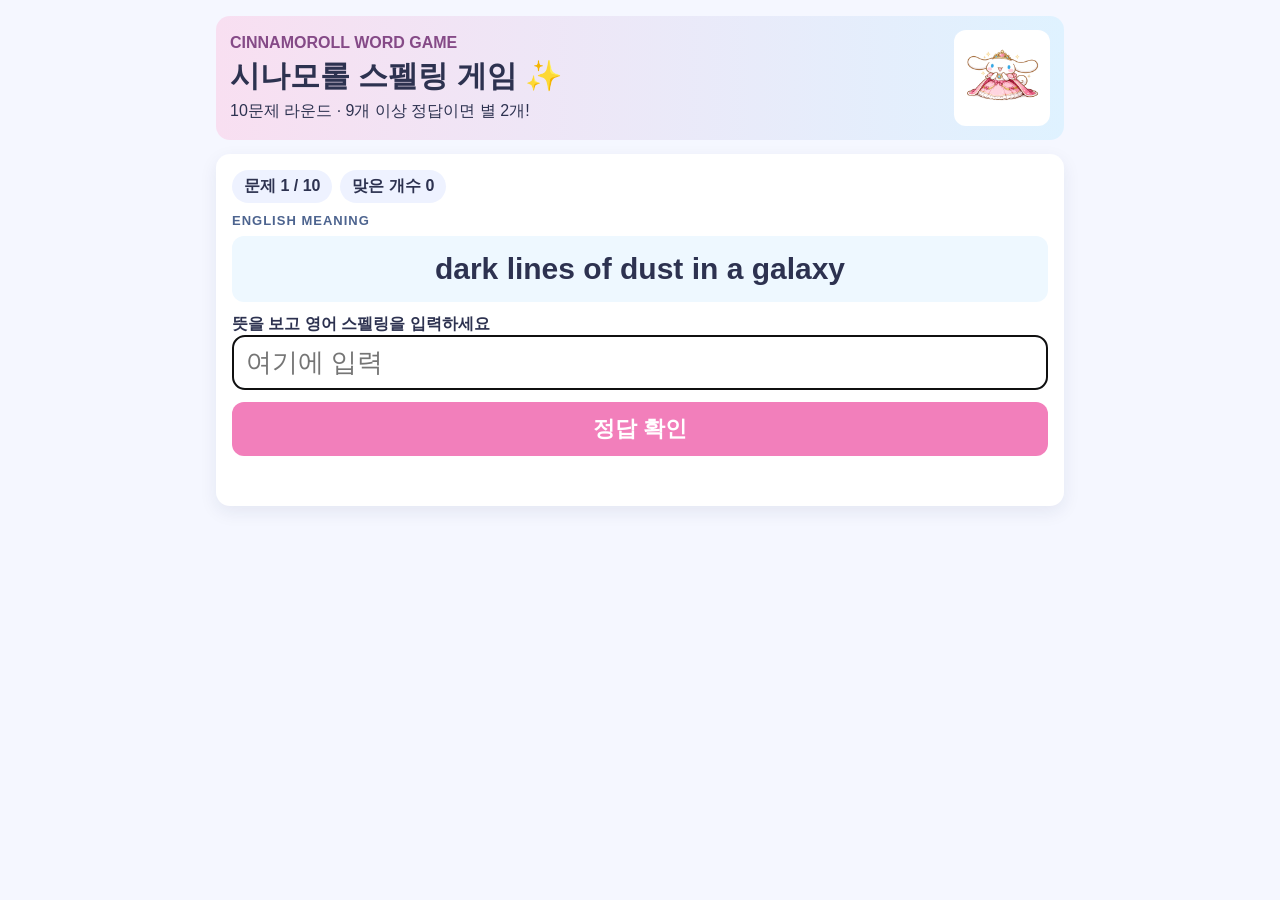
==== commit cf1423cb: "Update index.html" ====
--- a/index.html
+++ b/index.html
@@ -6,60 +6,102 @@
     <title>시나모롤 스펠링 게임</title>
     <style>
       :root {
-        --bg: #f6f7fb;
+        --bg: #f5f7ff;
         --card: #ffffff;
-        --primary: #f07eb8;
+        --primary: #f27fbb;
         --primary-dark: #c84d8c;
+        --mint: #d9f4ff;
         --text: #2d3250;
       }
       * { box-sizing: border-box; }
-      body { margin: 0; font-family: Arial, sans-serif; background: var(--bg); color: var(--text); }
-      .container { max-width: 920px; margin: 0 auto; padding: 18px; }
+      body { margin: 0; font-family: Arial, sans-serif; color: var(--text); background: var(--bg); }
+      .container { max-width: 880px; margin: 0 auto; padding: 16px; }
       .header {
         background: linear-gradient(90deg, #f8dff1, #dff2ff);
-        border-radius: 16px; padding: 16px;
-        display: flex; justify-content: space-between; align-items: center; gap: 12px;
-      }
-      .title { margin: 0; font-size: 32px; }
-      .subtitle { margin: 6px 0 0; color: #4b5270; }
-      .hero {
-        width: 110px; height: 110px; border-radius: 14px; background: #fff;
-        border: 2px solid #e7ecff; object-fit: contain; padding: 8px;
-      }
-
-      .grid { display: grid; grid-template-columns: 2fr 1fr; gap: 14px; margin-top: 14px; }
-      .card { background: var(--card); border-radius: 14px; padding: 16px; box-shadow: 0 6px 18px rgba(27,39,94,.08); }
-      .stats { display: flex; flex-wrap: wrap; gap: 10px; margin-bottom: 14px; }
-      .chip { background: #eef2ff; border-radius: 999px; padding: 7px 12px; font-weight: 700; }
-      .hintLabel { font-size: 13px; color: #4f648a; letter-spacing: 1px; font-weight: 700; }
-      .hint { background: #eff8ff; border-radius: 12px; padding: 18px; margin: 8px 0 12px; font-size: 30px; font-weight: 800; text-align: center; }
-      .input { width: 100%; border: 2px solid #d8e1f4; border-radius: 12px; font-size: 28px; padding: 10px 12px; }
-
+        border-radius: 14px;
+        padding: 14px;
+        display: flex;
+        align-items: center;
+        justify-content: space-between;
+        gap: 12px;
+      }
+      .header h1 { margin: 4px 0; font-size: 30px; }
+      .hero { width: 96px; height: 96px; border-radius: 12px; background: white; object-fit: contain; padding: 8px; }
+      .card { background: var(--card); border-radius: 14px; box-shadow: 0 6px 18px rgba(27,39,94,.08); padding: 16px; margin-top: 14px; }
+      .hidden { display: none; }
+      .chips { display: flex; gap: 8px; flex-wrap: wrap; margin-bottom: 10px; }
+      .chip { background: #eef2ff; border-radius: 999px; padding: 6px 12px; font-weight: 700; }
+      .hintLabel { color: #4d648f; font-size: 13px; letter-spacing: 1px; font-weight: 700; }
+      .hint { background: #eef8ff; border-radius: 12px; padding: 16px; margin: 8px 0 12px; font-size: 30px; font-weight: 800; text-align: center; }
+      .input { width: 100%; border: 2px solid #d8e1f4; border-radius: 12px; font-size: 26px; padding: 10px 12px; }
       .btn {
-        width: 100%; border: none; border-radius: 12px; background: var(--primary);
-        color: white; font-size: 22px; font-weight: 700; padding: 12px; margin-top: 12px; cursor: pointer;
+        width: 100%; border: none; border-radius: 12px; background: var(--primary); color: #fff;
+        font-size: 22px; font-weight: 700; padding: 12px; margin-top: 12px; cursor: pointer;
       }
       .btn:hover { background: var(--primary-dark); }
-      .btn.secondary { background: #b1c5ff; }
-
-      .feedback { min-height: 30px; margin-top: 8px; font-weight: 700; }
-      .ok { color: #0f8b4c; }
-      .bad { color: #c03245; }
-
-      .stickers { display: grid; grid-template-columns: repeat(2, minmax(0,1fr)); gap: 10px; margin-top: 10px; }
+      .btn.secondary { background: #b2c5ff; }
+      .feedback { min-height: 26px; margin-top: 8px; font-weight: 700; }
+      .ok { color: #148451; }
+      .bad { color: #bb2b44; }
+
+      .resultTitle { font-size: 28px; margin-top: 0; }
+      .resultScore { font-size: 42px; font-weight: 900; margin: 8px 0; }
+      .resultStars { font-size: 24px; font-weight: 700; margin: 6px 0; }
+
+      .drawGrid { display: grid; grid-template-columns: 1.2fr 1fr; gap: 12px; }
+      .drawBoxWrap { text-align: center; }
+      .drawBox {
+        width: 180px; height: 180px; margin: 8px auto; border-radius: 20px;
+        background: linear-gradient(180deg, #ffe9f6, #ffd0ea);
+        border: 3px solid #f3a7d2;
+        box-shadow: inset 0 2px 0 #fff, 0 8px 18px rgba(214,87,152,.25);
+        display: flex; align-items: center; justify-content: center;
+        font-size: 72px; user-select: none; cursor: pointer;
+        transition: transform .25s ease;
+      }
+      .drawBox:hover { transform: translateY(-3px) scale(1.02); }
+      .drawBox.opening { animation: pop .6s ease; }
+      @keyframes pop {
+        0% { transform: scale(1); }
+        35% { transform: scale(1.12) rotate(-3deg); }
+        70% { transform: scale(.92) rotate(2deg); }
+        100% { transform: scale(1); }
+      }
+      .reveal {
+        margin-top: 10px;
+        min-height: 140px;
+        border-radius: 12px;
+        background: #f8fbff;
+        border: 1px solid #dce8ff;
+        display: flex;
+        align-items: center;
+        justify-content: center;
+        flex-direction: column;
+        gap: 8px;
+        padding: 8px;
+      }
+      .reveal img { width: 100px; height: 100px; object-fit: contain; }
+
+      .stickers { display: grid; grid-template-columns: repeat(3, minmax(0, 1fr)); gap: 10px; }
       .sticker {
-        border: 1px solid #dce6ff; border-radius: 10px; min-height: 112px;
-        display: flex; flex-direction: column; justify-content: center; align-items: center;
-        gap: 6px; background: #fafcff; padding: 8px;
+        border: 1px solid #dce6ff;
+        border-radius: 10px;
+        min-height: 112px;
+        display: flex;
+        flex-direction: column;
+        justify-content: center;
+        align-items: center;
+        gap: 6px;
+        background: #fafcff;
+        padding: 8px;
       }
       .sticker img { width: 72px; height: 72px; object-fit: contain; }
       .lock { color: #9ca9c6; font-size: 28px; }
       .small { font-size: 12px; color: #5f6f8f; }
-      .notice { margin-top: 10px; font-size: 12px; color: #5e6c86; line-height: 1.4; }
 
       @media (max-width: 760px) {
-        .grid { grid-template-columns: 1fr; }
         .hint { font-size: 24px; }
+        .drawGrid { grid-template-columns: 1fr; }
       }
     </style>
   </head>
@@ -67,46 +109,58 @@
     <div class="container">
       <div class="header">
         <div>
-          <p style="margin:0;font-weight:700;color:#8a4f8d;">CINNAMOROLL WORD GAME</p>
-          <h1 class="title">시나모롤 스펠링 게임 ✨</h1>
-          <p class="subtitle">영어 뜻을 보고 단어 스펠링을 적어요! (7세 맞춤)</p>
+          <div style="font-weight:700;color:#854a87;">CINNAMOROLL WORD GAME</div>
+          <h1>시나모롤 스펠링 게임 ✨</h1>
+          <div>10문제 라운드 · 9개 이상 정답이면 별 2개!</div>
         </div>
         <img id="heroImage" class="hero" src="./public/stickers/sticker_01.png" alt="시나모롤" />
       </div>
 
-      <div class="grid">
-        <div class="card">
-          <div class="stats">
-            <span id="progress" class="chip">문제 1 / 10</span>
-            <span id="stars" class="chip">⭐ 0</span>
-            <span id="draws" class="chip">뽑기 0회</span>
+      <section id="quizPage" class="card">
+        <div class="chips">
+          <span id="progress" class="chip">문제 1 / 10</span>
+          <span id="roundCorrect" class="chip">맞은 개수 0</span>
+        </div>
+
+        <div class="hintLabel">ENGLISH MEANING</div>
+        <div id="hint" class="hint"></div>
+
+        <label for="answer" style="font-weight:700;">뜻을 보고 영어 스펠링을 입력하세요</label>
+        <input id="answer" class="input" placeholder="여기에 입력" autocomplete="off" />
+        <button id="checkBtn" type="button" class="btn">정답 확인</button>
+        <div id="quizFeedback" class="feedback"></div>
+      </section>
+
+      <section id="resultPage" class="card hidden">
+        <h2 class="resultTitle">라운드 완료 🎉</h2>
+        <div id="resultScore" class="resultScore">0 / 10</div>
+        <div id="resultStars" class="resultStars">획득 별: ⭐ 1</div>
+        <button id="goDrawBtn" type="button" class="btn">뽑기 페이지로 이동</button>
+        <button id="nextRoundBtn" type="button" class="btn secondary">다음 라운드 시작</button>
+      </section>
+
+      <section id="drawPage" class="card hidden">
+        <div class="chips">
+          <span id="totalStars" class="chip">보유 별 ⭐ 0</span>
+          <span id="collectionCount" class="chip">스티커 0 / 7</span>
+        </div>
+
+        <div class="drawGrid">
+          <div class="drawBoxWrap">
+            <h3 style="margin:4px 0;">🎁 뽑기 상자</h3>
+            <div id="drawBox" class="drawBox" title="클릭해서 뽑기">📦</div>
+            <div style="font-size:13px;color:#5f6f8f;">상자를 눌러 열어보세요!</div>
+            <div id="drawFeedback" class="feedback"></div>
+            <div id="reveal" class="reveal"><div class="small">아직 뽑은 스티커가 없어요</div></div>
+            <button id="backToResultBtn" class="btn secondary" type="button">결과 페이지로 돌아가기</button>
           </div>
 
-          <div class="hintLabel">ENGLISH MEANING</div>
-          <div id="hint" class="hint"></div>
-
-          <label for="answer" style="font-weight:700;">뜻을 보고 영어 스펠링 써 보세요</label>
-          <input id="answer" class="input" placeholder="여기에 입력" autocomplete="off" />
-          <button id="checkBtn" type="button" class="btn">정답 확인</button>
-          <button id="nextBtn" type="button" class="btn secondary">다음 문제</button>
-          <div id="feedback" class="feedback"></div>
-        </div>
-
-        <div class="card">
-          <h2 style="margin-top:0;">🎁 스티커 뽑기</h2>
-          <p style="margin:6px 0;">별 1개 모으면 뽑기 1번!</p>
-          <button id="drawBtn" type="button" class="btn">뽑기 하기</button>
-          <div id="drawFeedback" class="feedback"></div>
-
-          <h3 style="margin:12px 0 8px;">내 스티커북</h3>
-          <div id="stickerGrid" class="stickers"></div>
-
-          <div class="notice">
-            이미지 파일은 <code>public/stickers/sticker_01.png</code> ~ <code>sticker_07.png</code>로 넣어주세요.<br />
-            (jpg/jpeg/webp도 자동 인식)
+          <div>
+            <h3 style="margin:4px 0;">내 스티커북</h3>
+            <div id="stickerGrid" class="stickers"></div>
           </div>
         </div>
-      </div>
+      </section>
     </div>
 
     <script>
@@ -123,22 +177,127 @@
         { word: 'speck', hint: 'a very small spot' }
       ];
 
-      const stickerIds = [1, 2, 3, 4, 5, 6, 7].map(n => `sticker_${String(n).padStart(2, '0')}`);
+      const stickerIds = [1,2,3,4,5,6,7].map((n) => `sticker_${String(n).padStart(2, '0')}`);
       const extCandidates = ['png', 'jpg', 'jpeg', 'webp'];
 
       const ui = {
+        pages: {
+          quiz: document.getElementById('quizPage'),
+          result: document.getElementById('resultPage'),
+          draw: document.getElementById('drawPage')
+        },
         progress: document.getElementById('progress'),
-        stars: document.getElementById('stars'),
-        draws: document.getElementById('draws'),
+        roundCorrect: document.getElementById('roundCorrect'),
         hint: document.getElementById('hint'),
         answer: document.getElementById('answer'),
-        feedback: document.getElementById('feedback'),
+        quizFeedback: document.getElementById('quizFeedback'),
+        resultScore: document.getElementById('resultScore'),
+        resultStars: document.getElementById('resultStars'),
+        totalStars: document.getElementById('totalStars'),
+        collectionCount: document.getElementById('collectionCount'),
         drawFeedback: document.getElementById('drawFeedback'),
         stickerGrid: document.getElementById('stickerGrid'),
+        drawBox: document.getElementById('drawBox'),
+        reveal: document.getElementById('reveal'),
         heroImage: document.getElementById('heroImage')
       };
 
-      const state = { current: 0, stars: 0, solved: {}, collected: [] };
+      const state = {
+        roundIndex: 0,
+        roundCorrect: 0,
+        totalStars: 0,
+        collected: []
+      };
+
+      function saveState() {
+        const payload = {
+          totalStars: state.totalStars,
+          collected: state.collected
+        };
+        localStorage.setItem('voca-kids-state-v2', JSON.stringify(payload));
+      }
+
+      function loadState() {
+        const raw = localStorage.getItem('voca-kids-state-v2');
+        if (!raw) return;
+        try {
+          const parsed = JSON.parse(raw);
+          state.totalStars = parsed.totalStars || 0;
+          state.collected = parsed.collected || [];
+        } catch {
+          // ignore broken save
+        }
+      }
+
+      function normalize(value) {
+        return value.trim().toLowerCase().replace(/\s+/g, ' ');
+      }
+
+      function setFeedback(target, message, ok = true) {
+        target.textContent = message;
+        target.className = `feedback ${ok ? 'ok' : 'bad'}`;
+      }
+
+      function showPage(name) {
+        Object.values(ui.pages).forEach((page) => page.classList.add('hidden'));
+        ui.pages[name].classList.remove('hidden');
+      }
+
+      function renderQuiz() {
+        const q = words[state.roundIndex];
+        ui.progress.textContent = `문제 ${state.roundIndex + 1} / ${words.length}`;
+        ui.roundCorrect.textContent = `맞은 개수 ${state.roundCorrect}`;
+        ui.hint.textContent = q.hint;
+        ui.answer.value = '';
+        ui.answer.focus();
+      }
+
+      function resetRound() {
+        state.roundIndex = 0;
+        state.roundCorrect = 0;
+        setFeedback(ui.quizFeedback, '', true);
+        renderQuiz();
+        showPage('quiz');
+      }
+
+      function finishRound() {
+        const earnedStars = state.roundCorrect >= 9 ? 2 : 1;
+        state.totalStars += earnedStars;
+        saveState();
+
+        ui.resultScore.textContent = `${state.roundCorrect} / ${words.length}`;
+        ui.resultStars.textContent = `획득 별: ⭐ ${earnedStars}`;
+        setFeedback(ui.quizFeedback, '', true);
+        renderDrawHeader();
+        showPage('result');
+      }
+
+      function submitAnswer() {
+        const q = words[state.roundIndex];
+        const user = normalize(ui.answer.value);
+        const answer = normalize(q.word);
+
+        if (!user) {
+          setFeedback(ui.quizFeedback, '먼저 단어를 입력해 주세요.', false);
+          return;
+        }
+
+        if (user === answer) {
+          state.roundCorrect += 1;
+          setFeedback(ui.quizFeedback, '정답! 다음 문제로 이동해요 ✅', true);
+        } else {
+          setFeedback(ui.quizFeedback, `오답! 정답은 "${q.word}"`, false);
+        }
+
+        state.roundIndex += 1;
+
+        if (state.roundIndex >= words.length) {
+          setTimeout(finishRound, 450);
+          return;
+        }
+
+        setTimeout(renderQuiz, 350);
+      }
 
       async function firstExistingImage(id) {
         for (const ext of extCandidates) {
@@ -146,140 +305,101 @@
           try {
             const res = await fetch(url, { method: 'HEAD' });
             if (res.ok) return url;
-          } catch {}
+          } catch {
+            // ignore
+          }
         }
         return null;
       }
 
-      function saveState() {
-        localStorage.setItem('voca-kids-state', JSON.stringify(state));
-      }
-
-      function loadState() {
-        const raw = localStorage.getItem('voca-kids-state');
-        if (!raw) return;
-        try {
-          const parsed = JSON.parse(raw);
-          state.current = parsed.current || 0;
-          state.stars = parsed.stars || 0;
-          state.solved = parsed.solved || {};
-          state.collected = parsed.collected || [];
-        } catch {}
-      }
-
-      function setFeedback(target, msg, ok) {
-        target.textContent = msg;
-        target.className = `feedback ${ok ? 'ok' : 'bad'}`;
-      }
-
-      function renderHeader() {
-        ui.progress.textContent = `문제 ${state.current + 1} / ${words.length}`;
-        ui.stars.textContent = `⭐ ${state.stars}`;
-        ui.draws.textContent = `뽑기 ${state.stars}회`;
-      }
-
-      function renderQuestion() {
-        if (state.current >= words.length) state.current = 0;
-        ui.hint.textContent = words[state.current].hint;
-        ui.answer.value = '';
-        setFeedback(ui.feedback, '', true);
-        renderHeader();
-      }
-
-      function normalize(value) {
-        return value.trim().toLowerCase().replace(/\s+/g, ' ');
-      }
-
-      function checkAnswer() {
-        const user = normalize(ui.answer.value);
-        const q = words[state.current];
-        const answer = normalize(q.word);
-
-        if (!user) {
-          setFeedback(ui.feedback, '먼저 단어를 입력해 주세요.', false);
+      function renderDrawHeader() {
+        ui.totalStars.textContent = `보유 별 ⭐ ${state.totalStars}`;
+        ui.collectionCount.textContent = `스티커 ${state.collected.length} / ${stickerIds.length}`;
+      }
+
+      async function renderStickerGrid() {
+        ui.stickerGrid.innerHTML = '';
+
+        for (const id of stickerIds) {
+          const item = document.createElement('div');
+          item.className = 'sticker';
+
+          if (state.collected.includes(id)) {
+            const path = await firstExistingImage(id);
+            if (path) {
+              item.innerHTML = `<img src="${path}" alt="${id}" /><div class="small">${id}</div>`;
+            } else {
+              item.innerHTML = `<div class="lock">🖼️</div><div class="small">${id} (파일 없음)</div>`;
+            }
+          } else {
+            item.innerHTML = `<div class="lock">🔒</div><div class="small">잠김</div>`;
+          }
+
+          ui.stickerGrid.appendChild(item);
+        }
+      }
+
+      async function revealSticker(id) {
+        const path = await firstExistingImage(id);
+        if (path) {
+          ui.reveal.innerHTML = `<img src="${path}" alt="${id}" /><div><strong>${id}</strong> 획득!</div>`;
+        } else {
+          ui.reveal.innerHTML = `<div class="lock">🖼️</div><div><strong>${id}</strong> 획득! (이미지 파일 없음)</div>`;
+        }
+      }
+
+      async function openDrawBox() {
+        if (state.totalStars < 1) {
+          setFeedback(ui.drawFeedback, '별이 부족해요. 라운드를 완료해서 별을 모아주세요!', false);
           return;
         }
 
-        if (user === answer) {
-          setFeedback(ui.feedback, `정답! "${q.word}" ⭐ 1개 획득`, true);
-          if (!state.solved[state.current]) {
-            state.solved[state.current] = true;
-            state.stars += 1;
-          }
-          renderHeader();
-          saveState();
+        const remaining = stickerIds.filter((id) => !state.collected.includes(id));
+        if (!remaining.length) {
+          setFeedback(ui.drawFeedback, '모든 스티커를 이미 모았어요! 🎉', true);
           return;
         }
 
-        setFeedback(ui.feedback, `아쉬워요! 정답은 "${q.word}"`, false);
-      }
-
-      function nextQuestion() {
-        state.current = (state.current + 1) % words.length;
-        saveState();
-        renderQuestion();
-      }
-
-      function drawSticker() {
-        if (state.stars < 1) {
-          setFeedback(ui.drawFeedback, '별이 부족해요. 정답을 맞혀서 별을 모아보세요!', false);
-          return;
-        }
-
-        const remaining = stickerIds.filter(id => !state.collected.includes(id));
-        if (!remaining.length) {
-          setFeedback(ui.drawFeedback, '모든 스티커를 모았어요! 🎉', true);
-          return;
-        }
-
-        state.stars -= 1;
+        setFeedback(ui.drawFeedback, '상자를 여는 중...', true);
+        ui.drawBox.classList.add('opening');
+
+        await new Promise((resolve) => setTimeout(resolve, 650));
+
+        state.totalStars -= 1;
         const picked = remaining[Math.floor(Math.random() * remaining.length)];
         state.collected.push(picked);
-
-        setFeedback(ui.drawFeedback, `${picked} 획득! (중복 없이 저장됨)`, true);
         saveState();
-        renderHeader();
+
+        await revealSticker(picked);
+        renderDrawHeader();
         renderStickerGrid();
-      }
-
-      async function renderStickerGrid() {
-        ui.stickerGrid.innerHTML = '';
-        for (const id of stickerIds) {
-          const cell = document.createElement('div');
-          cell.className = 'sticker';
-
-          if (state.collected.includes(id)) {
-            const imgPath = await firstExistingImage(id);
-            if (imgPath) {
-              cell.innerHTML = `<img src="${imgPath}" alt="${id}" /><div class="small">${id}</div>`;
-            } else {
-              cell.innerHTML = `<div class="lock">🖼️</div><div class="small">${id} (파일 없음)</div>`;
-            }
-          } else {
-            cell.innerHTML = `<div class="lock">🔒</div><div class="small">잠김</div>`;
-          }
-
-          ui.stickerGrid.appendChild(cell);
-        }
-      }
-
-      async function setupHeroImage() {
-        const img = await firstExistingImage('sticker_01');
-        if (img) ui.heroImage.src = img;
-      }
-
-      document.getElementById('checkBtn').addEventListener('click', checkAnswer);
-      document.getElementById('nextBtn').addEventListener('click', nextQuestion);
-      document.getElementById('drawBtn').addEventListener('click', drawSticker);
-      ui.answer.addEventListener('keydown', e => {
-        if (e.key === 'Enter') checkAnswer();
+        setFeedback(ui.drawFeedback, `${picked} 획득! 중복 없이 저장됐어요.`, true);
+        ui.drawBox.classList.remove('opening');
+      }
+
+      async function setupHero() {
+        const path = await firstExistingImage('sticker_01');
+        if (path) ui.heroImage.src = path;
+      }
+
+      document.getElementById('checkBtn').addEventListener('click', submitAnswer);
+      ui.answer.addEventListener('keydown', (event) => {
+        if (event.key === 'Enter') submitAnswer();
       });
+      document.getElementById('goDrawBtn').addEventListener('click', () => {
+        showPage('draw');
+        renderDrawHeader();
+        renderStickerGrid();
+      });
+      document.getElementById('nextRoundBtn').addEventListener('click', resetRound);
+      document.getElementById('backToResultBtn').addEventListener('click', () => showPage('result'));
+      ui.drawBox.addEventListener('click', openDrawBox);
 
       loadState();
-      renderQuestion();
-      renderHeader();
+      setupHero();
+      renderDrawHeader();
       renderStickerGrid();
-      setupHeroImage();
+      resetRound();
     </script>
   </body>
 </html>
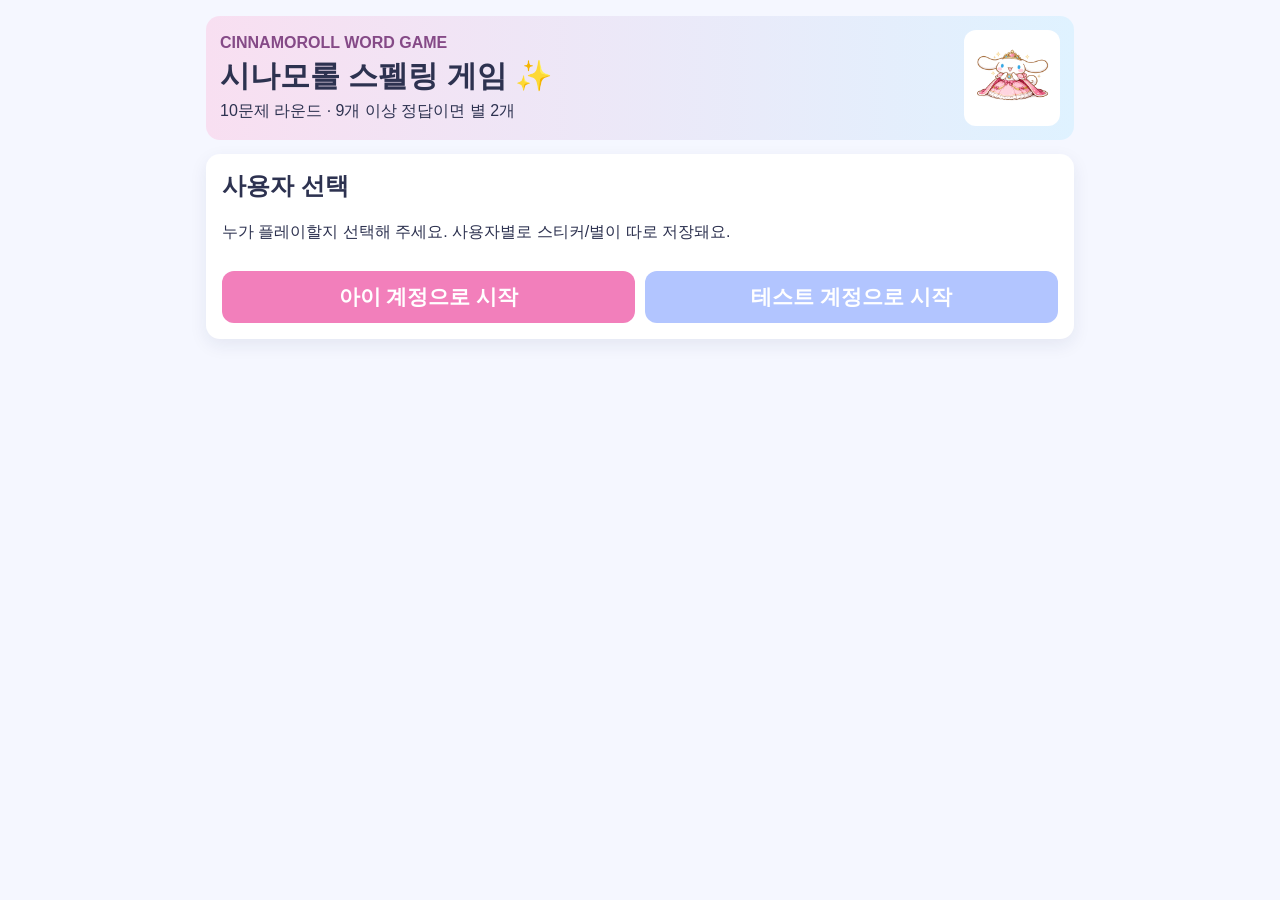
==== commit 3c8d7bfa: "Update index.html" ====
--- a/index.html
+++ b/index.html
@@ -5,104 +5,48 @@
     <meta name="viewport" content="width=device-width, initial-scale=1.0" />
     <title>시나모롤 스펠링 게임</title>
     <style>
-      :root {
-        --bg: #f5f7ff;
-        --card: #ffffff;
-        --primary: #f27fbb;
-        --primary-dark: #c84d8c;
-        --mint: #d9f4ff;
-        --text: #2d3250;
-      }
-      * { box-sizing: border-box; }
-      body { margin: 0; font-family: Arial, sans-serif; color: var(--text); background: var(--bg); }
-      .container { max-width: 880px; margin: 0 auto; padding: 16px; }
-      .header {
-        background: linear-gradient(90deg, #f8dff1, #dff2ff);
-        border-radius: 14px;
-        padding: 14px;
-        display: flex;
-        align-items: center;
-        justify-content: space-between;
-        gap: 12px;
-      }
-      .header h1 { margin: 4px 0; font-size: 30px; }
-      .hero { width: 96px; height: 96px; border-radius: 12px; background: white; object-fit: contain; padding: 8px; }
-      .card { background: var(--card); border-radius: 14px; box-shadow: 0 6px 18px rgba(27,39,94,.08); padding: 16px; margin-top: 14px; }
-      .hidden { display: none; }
-      .chips { display: flex; gap: 8px; flex-wrap: wrap; margin-bottom: 10px; }
-      .chip { background: #eef2ff; border-radius: 999px; padding: 6px 12px; font-weight: 700; }
-      .hintLabel { color: #4d648f; font-size: 13px; letter-spacing: 1px; font-weight: 700; }
-      .hint { background: #eef8ff; border-radius: 12px; padding: 16px; margin: 8px 0 12px; font-size: 30px; font-weight: 800; text-align: center; }
-      .input { width: 100%; border: 2px solid #d8e1f4; border-radius: 12px; font-size: 26px; padding: 10px 12px; }
-      .btn {
-        width: 100%; border: none; border-radius: 12px; background: var(--primary); color: #fff;
-        font-size: 22px; font-weight: 700; padding: 12px; margin-top: 12px; cursor: pointer;
-      }
-      .btn:hover { background: var(--primary-dark); }
-      .btn.secondary { background: #b2c5ff; }
-      .feedback { min-height: 26px; margin-top: 8px; font-weight: 700; }
-      .ok { color: #148451; }
-      .bad { color: #bb2b44; }
-
-      .resultTitle { font-size: 28px; margin-top: 0; }
-      .resultScore { font-size: 42px; font-weight: 900; margin: 8px 0; }
-      .resultStars { font-size: 24px; font-weight: 700; margin: 6px 0; }
-
-      .drawGrid { display: grid; grid-template-columns: 1.2fr 1fr; gap: 12px; }
-      .drawBoxWrap { text-align: center; }
-      .drawBox {
-        width: 180px; height: 180px; margin: 8px auto; border-radius: 20px;
-        background: linear-gradient(180deg, #ffe9f6, #ffd0ea);
-        border: 3px solid #f3a7d2;
-        box-shadow: inset 0 2px 0 #fff, 0 8px 18px rgba(214,87,152,.25);
-        display: flex; align-items: center; justify-content: center;
-        font-size: 72px; user-select: none; cursor: pointer;
-        transition: transform .25s ease;
-      }
-      .drawBox:hover { transform: translateY(-3px) scale(1.02); }
-      .drawBox.opening { animation: pop .6s ease; }
-      @keyframes pop {
-        0% { transform: scale(1); }
-        35% { transform: scale(1.12) rotate(-3deg); }
-        70% { transform: scale(.92) rotate(2deg); }
-        100% { transform: scale(1); }
-      }
-      .reveal {
-        margin-top: 10px;
-        min-height: 140px;
-        border-radius: 12px;
-        background: #f8fbff;
-        border: 1px solid #dce8ff;
-        display: flex;
-        align-items: center;
-        justify-content: center;
-        flex-direction: column;
-        gap: 8px;
-        padding: 8px;
-      }
-      .reveal img { width: 100px; height: 100px; object-fit: contain; }
-
-      .stickers { display: grid; grid-template-columns: repeat(3, minmax(0, 1fr)); gap: 10px; }
-      .sticker {
-        border: 1px solid #dce6ff;
-        border-radius: 10px;
-        min-height: 112px;
-        display: flex;
-        flex-direction: column;
-        justify-content: center;
-        align-items: center;
-        gap: 6px;
-        background: #fafcff;
-        padding: 8px;
-      }
-      .sticker img { width: 72px; height: 72px; object-fit: contain; }
-      .lock { color: #9ca9c6; font-size: 28px; }
-      .small { font-size: 12px; color: #5f6f8f; }
-
-      @media (max-width: 760px) {
-        .hint { font-size: 24px; }
-        .drawGrid { grid-template-columns: 1fr; }
-      }
+      :root { --bg:#f5f7ff; --card:#fff; --pink:#f27fbb; --pink-dark:#cb4f91; --text:#2d3250; }
+      *{box-sizing:border-box}
+      body{margin:0;font-family:Arial,sans-serif;background:var(--bg);color:var(--text)}
+      .container{max-width:900px;margin:0 auto;padding:16px}
+      .header{background:linear-gradient(90deg,#f8dff1,#dff2ff);border-radius:14px;padding:14px;display:flex;justify-content:space-between;align-items:center;gap:12px}
+      .header h1{margin:4px 0;font-size:30px}
+      .hero{width:96px;height:96px;border-radius:12px;background:#fff;object-fit:contain;padding:8px}
+      .card{background:var(--card);border-radius:14px;box-shadow:0 6px 18px rgba(27,39,94,.08);padding:16px;margin-top:14px}
+      .hidden{display:none}
+      .chips{display:flex;gap:8px;flex-wrap:wrap;margin-bottom:10px}
+      .chip{background:#eef2ff;border-radius:999px;padding:6px 12px;font-weight:700}
+      .hintLabel{font-size:13px;color:#4d648f;letter-spacing:1px;font-weight:700}
+      .hint{background:#eef8ff;border-radius:12px;padding:16px;margin:8px 0 12px;font-size:30px;font-weight:800;text-align:center}
+      .input{width:100%;border:2px solid #d8e1f4;border-radius:12px;font-size:26px;padding:10px 12px}
+      .btn{width:100%;border:none;border-radius:12px;background:var(--pink);color:#fff;font-size:21px;font-weight:700;padding:12px;margin-top:12px;cursor:pointer}
+      .btn:hover{background:var(--pink-dark)}
+      .btn.secondary{background:#b2c5ff}
+      .feedback{min-height:26px;margin-top:8px;font-weight:700}.ok{color:#148451}.bad{color:#bb2b44}
+      .resultScore{font-size:42px;font-weight:900;margin:8px 0}
+      .center{text-align:center}
+
+      .userGrid{display:grid;grid-template-columns:1fr 1fr;gap:10px}
+
+      .drawArea{text-align:center}
+      .chest{
+        width:290px;height:290px;margin:10px auto;border-radius:28px;
+        background:linear-gradient(180deg,#ffe9f6,#ffcce6);
+        border:5px solid #f3a7d2;box-shadow:inset 0 3px 0 #fff,0 12px 24px rgba(214,87,152,.28);
+        display:flex;align-items:center;justify-content:center;font-size:120px;cursor:pointer;user-select:none;
+        transition:transform .2s ease;
+      }
+      .chest:hover{transform:translateY(-3px) scale(1.02)}
+      .chest.opening{animation:openPop .7s ease}
+      @keyframes openPop{0%{transform:scale(1)}35%{transform:scale(1.16) rotate(-4deg)}70%{transform:scale(.9) rotate(3deg)}100%{transform:scale(1)}}
+      .bigReveal{margin-top:12px;min-height:250px;border:1px solid #dce8ff;border-radius:14px;background:#f8fbff;display:flex;flex-direction:column;justify-content:center;align-items:center;gap:10px;padding:12px}
+      .bigReveal img{width:190px;height:190px;object-fit:contain}
+
+      .stickers{display:grid;grid-template-columns:repeat(3,minmax(0,1fr));gap:10px}
+      .sticker{border:1px solid #dce6ff;border-radius:10px;min-height:112px;display:flex;flex-direction:column;justify-content:center;align-items:center;gap:6px;background:#fafcff;padding:8px}
+      .sticker img{width:72px;height:72px;object-fit:contain}
+      .lock{color:#9ca9c6;font-size:28px}.small{font-size:12px;color:#5f6f8f}
+      @media (max-width:760px){.hint{font-size:24px}.userGrid{grid-template-columns:1fr}.chest{width:220px;height:220px;font-size:90px}}
     </style>
   </head>
   <body>
@@ -111,30 +55,38 @@
         <div>
           <div style="font-weight:700;color:#854a87;">CINNAMOROLL WORD GAME</div>
           <h1>시나모롤 스펠링 게임 ✨</h1>
-          <div>10문제 라운드 · 9개 이상 정답이면 별 2개!</div>
+          <div>10문제 라운드 · 9개 이상 정답이면 별 2개</div>
         </div>
         <img id="heroImage" class="hero" src="./public/stickers/sticker_01.png" alt="시나모롤" />
       </div>
 
-      <section id="quizPage" class="card">
+      <section id="userPage" class="card">
+        <h2 style="margin-top:0;">사용자 선택</h2>
+        <p>누가 플레이할지 선택해 주세요. 사용자별로 스티커/별이 따로 저장돼요.</p>
+        <div class="userGrid">
+          <button id="userKid" class="btn" type="button">아이 계정으로 시작</button>
+          <button id="userParent" class="btn secondary" type="button">테스트 계정으로 시작</button>
+        </div>
+      </section>
+
+      <section id="quizPage" class="card hidden">
         <div class="chips">
+          <span id="activeUser" class="chip">사용자: -</span>
           <span id="progress" class="chip">문제 1 / 10</span>
           <span id="roundCorrect" class="chip">맞은 개수 0</span>
         </div>
-
         <div class="hintLabel">ENGLISH MEANING</div>
         <div id="hint" class="hint"></div>
-
         <label for="answer" style="font-weight:700;">뜻을 보고 영어 스펠링을 입력하세요</label>
         <input id="answer" class="input" placeholder="여기에 입력" autocomplete="off" />
         <button id="checkBtn" type="button" class="btn">정답 확인</button>
         <div id="quizFeedback" class="feedback"></div>
       </section>
 
-      <section id="resultPage" class="card hidden">
-        <h2 class="resultTitle">라운드 완료 🎉</h2>
+      <section id="resultPage" class="card hidden center">
+        <h2 style="margin-top:0;">라운드 완료 🎉</h2>
         <div id="resultScore" class="resultScore">0 / 10</div>
-        <div id="resultStars" class="resultStars">획득 별: ⭐ 1</div>
+        <div id="resultStars" style="font-size:24px;font-weight:700;">획득 별: ⭐ 1</div>
         <button id="goDrawBtn" type="button" class="btn">뽑기 페이지로 이동</button>
         <button id="nextRoundBtn" type="button" class="btn secondary">다음 라운드 시작</button>
       </section>
@@ -144,22 +96,26 @@
           <span id="totalStars" class="chip">보유 별 ⭐ 0</span>
           <span id="collectionCount" class="chip">스티커 0 / 7</span>
         </div>
-
-        <div class="drawGrid">
-          <div class="drawBoxWrap">
-            <h3 style="margin:4px 0;">🎁 뽑기 상자</h3>
-            <div id="drawBox" class="drawBox" title="클릭해서 뽑기">📦</div>
-            <div style="font-size:13px;color:#5f6f8f;">상자를 눌러 열어보세요!</div>
-            <div id="drawFeedback" class="feedback"></div>
-            <div id="reveal" class="reveal"><div class="small">아직 뽑은 스티커가 없어요</div></div>
-            <button id="backToResultBtn" class="btn secondary" type="button">결과 페이지로 돌아가기</button>
-          </div>
-
-          <div>
-            <h3 style="margin:4px 0;">내 스티커북</h3>
-            <div id="stickerGrid" class="stickers"></div>
-          </div>
-        </div>
+        <div class="drawArea">
+          <h2 style="margin:4px 0;">🎁 보물상자 뽑기</h2>
+          <p>보물상자를 터치하면 크게 열리면서 스티커가 나와요!</p>
+          <div id="drawBox" class="chest" title="터치해서 열기">📦</div>
+          <div id="drawFeedback" class="feedback"></div>
+          <div id="reveal" class="bigReveal"><div class="small">아직 뽑은 스티커가 없어요</div></div>
+          <button id="showBookBtn" class="btn hidden" type="button">스티커북 확인하기</button>
+          <button id="backToResultBtn" class="btn secondary" type="button">결과 페이지로 돌아가기</button>
+        </div>
+      </section>
+
+      <section id="bookPage" class="card hidden">
+        <div class="chips">
+          <span id="bookUser" class="chip">사용자: -</span>
+          <span id="bookStars" class="chip">보유 별 ⭐ 0</span>
+          <span id="bookCount" class="chip">스티커 0 / 7</span>
+        </div>
+        <h2 style="margin-top:0;">내 스티커북</h2>
+        <div id="stickerGrid" class="stickers"></div>
+        <button id="backToDrawBtn" class="btn secondary" type="button">뽑기 페이지로 돌아가기</button>
       </section>
     </div>
 
@@ -176,16 +132,18 @@
         { word: 'luminous', hint: 'giving off light; shining' },
         { word: 'speck', hint: 'a very small spot' }
       ];
-
       const stickerIds = [1,2,3,4,5,6,7].map((n) => `sticker_${String(n).padStart(2, '0')}`);
-      const extCandidates = ['png', 'jpg', 'jpeg', 'webp'];
+      const extCandidates = ['png','jpg','jpeg','webp'];
 
       const ui = {
         pages: {
+          user: document.getElementById('userPage'),
           quiz: document.getElementById('quizPage'),
           result: document.getElementById('resultPage'),
-          draw: document.getElementById('drawPage')
+          draw: document.getElementById('drawPage'),
+          book: document.getElementById('bookPage')
         },
+        activeUser: document.getElementById('activeUser'),
         progress: document.getElementById('progress'),
         roundCorrect: document.getElementById('roundCorrect'),
         hint: document.getElementById('hint'),
@@ -196,46 +154,49 @@
         totalStars: document.getElementById('totalStars'),
         collectionCount: document.getElementById('collectionCount'),
         drawFeedback: document.getElementById('drawFeedback'),
+        reveal: document.getElementById('reveal'),
+        drawBox: document.getElementById('drawBox'),
+        showBookBtn: document.getElementById('showBookBtn'),
         stickerGrid: document.getElementById('stickerGrid'),
-        drawBox: document.getElementById('drawBox'),
-        reveal: document.getElementById('reveal'),
+        bookUser: document.getElementById('bookUser'),
+        bookStars: document.getElementById('bookStars'),
+        bookCount: document.getElementById('bookCount'),
         heroImage: document.getElementById('heroImage')
       };
 
       const state = {
+        userId: null,
         roundIndex: 0,
         roundCorrect: 0,
         totalStars: 0,
         collected: []
       };
 
+      function storageKey() {
+        return `voca-kids-state-v3-${state.userId}`;
+      }
+
       function saveState() {
-        const payload = {
+        if (!state.userId) return;
+        localStorage.setItem(storageKey(), JSON.stringify({
           totalStars: state.totalStars,
           collected: state.collected
-        };
-        localStorage.setItem('voca-kids-state-v2', JSON.stringify(payload));
+        }));
       }
 
       function loadState() {
-        const raw = localStorage.getItem('voca-kids-state-v2');
+        if (!state.userId) return;
+        const raw = localStorage.getItem(storageKey());
+        state.totalStars = 0;
+        state.collected = [];
         if (!raw) return;
         try {
           const parsed = JSON.parse(raw);
           state.totalStars = parsed.totalStars || 0;
           state.collected = parsed.collected || [];
         } catch {
-          // ignore broken save
-        }
-      }
-
-      function normalize(value) {
-        return value.trim().toLowerCase().replace(/\s+/g, ' ');
-      }
-
-      function setFeedback(target, message, ok = true) {
-        target.textContent = message;
-        target.className = `feedback ${ok ? 'ok' : 'bad'}`;
+          // ignore
+        }
       }
 
       function showPage(name) {
@@ -243,8 +204,18 @@
         ui.pages[name].classList.remove('hidden');
       }
 
+      function normalize(value) {
+        return value.trim().toLowerCase().replace(/\s+/g, ' ');
+      }
+
+      function setFeedback(target, msg, ok=true) {
+        target.textContent = msg;
+        target.className = `feedback ${ok ? 'ok' : 'bad'}`;
+      }
+
       function renderQuiz() {
         const q = words[state.roundIndex];
+        ui.activeUser.textContent = `사용자: ${state.userId === 'kid' ? '아이' : '테스트'}`;
         ui.progress.textContent = `문제 ${state.roundIndex + 1} / ${words.length}`;
         ui.roundCorrect.textContent = `맞은 개수 ${state.roundCorrect}`;
         ui.hint.textContent = q.hint;
@@ -252,7 +223,7 @@
         ui.answer.focus();
       }
 
-      function resetRound() {
+      function startRound() {
         state.roundIndex = 0;
         state.roundCorrect = 0;
         setFeedback(ui.quizFeedback, '', true);
@@ -261,13 +232,12 @@
       }
 
       function finishRound() {
-        const earnedStars = state.roundCorrect >= 9 ? 2 : 1;
-        state.totalStars += earnedStars;
+        const earned = state.roundCorrect >= 9 ? 2 : 1;
+        state.totalStars += earned;
         saveState();
 
         ui.resultScore.textContent = `${state.roundCorrect} / ${words.length}`;
-        ui.resultStars.textContent = `획득 별: ⭐ ${earnedStars}`;
-        setFeedback(ui.quizFeedback, '', true);
+        ui.resultStars.textContent = `획득 별: ⭐ ${earned}`;
         renderDrawHeader();
         showPage('result');
       }
@@ -275,14 +245,12 @@
       function submitAnswer() {
         const q = words[state.roundIndex];
         const user = normalize(ui.answer.value);
-        const answer = normalize(q.word);
-
         if (!user) {
           setFeedback(ui.quizFeedback, '먼저 단어를 입력해 주세요.', false);
           return;
         }
 
-        if (user === answer) {
+        if (user === normalize(q.word)) {
           state.roundCorrect += 1;
           setFeedback(ui.quizFeedback, '정답! 다음 문제로 이동해요 ✅', true);
         } else {
@@ -290,13 +258,11 @@
         }
 
         state.roundIndex += 1;
-
         if (state.roundIndex >= words.length) {
           setTimeout(finishRound, 450);
-          return;
-        }
-
-        setTimeout(renderQuiz, 350);
+        } else {
+          setTimeout(renderQuiz, 350);
+        }
       }
 
       async function firstExistingImage(id) {
@@ -315,91 +281,97 @@
       function renderDrawHeader() {
         ui.totalStars.textContent = `보유 별 ⭐ ${state.totalStars}`;
         ui.collectionCount.textContent = `스티커 ${state.collected.length} / ${stickerIds.length}`;
+        ui.bookUser.textContent = `사용자: ${state.userId === 'kid' ? '아이' : '테스트'}`;
+        ui.bookStars.textContent = `보유 별 ⭐ ${state.totalStars}`;
+        ui.bookCount.textContent = `스티커 ${state.collected.length} / ${stickerIds.length}`;
       }
 
       async function renderStickerGrid() {
         ui.stickerGrid.innerHTML = '';
-
         for (const id of stickerIds) {
           const item = document.createElement('div');
           item.className = 'sticker';
-
           if (state.collected.includes(id)) {
             const path = await firstExistingImage(id);
-            if (path) {
-              item.innerHTML = `<img src="${path}" alt="${id}" /><div class="small">${id}</div>`;
-            } else {
-              item.innerHTML = `<div class="lock">🖼️</div><div class="small">${id} (파일 없음)</div>`;
-            }
+            item.innerHTML = path
+              ? `<img src="${path}" alt="${id}" /><div class="small">${id}</div>`
+              : `<div class="lock">🖼️</div><div class="small">${id} (파일 없음)</div>`;
           } else {
             item.innerHTML = `<div class="lock">🔒</div><div class="small">잠김</div>`;
           }
-
           ui.stickerGrid.appendChild(item);
         }
       }
 
-      async function revealSticker(id) {
+      async function revealBigSticker(id) {
         const path = await firstExistingImage(id);
-        if (path) {
-          ui.reveal.innerHTML = `<img src="${path}" alt="${id}" /><div><strong>${id}</strong> 획득!</div>`;
-        } else {
-          ui.reveal.innerHTML = `<div class="lock">🖼️</div><div><strong>${id}</strong> 획득! (이미지 파일 없음)</div>`;
-        }
-      }
-
-      async function openDrawBox() {
+        ui.reveal.innerHTML = path
+          ? `<img src="${path}" alt="${id}" /><div style="font-size:22px;font-weight:800;">${id} 획득!</div>`
+          : `<div class="lock" style="font-size:72px;">🖼️</div><div style="font-size:22px;font-weight:800;">${id} 획득! (이미지 없음)</div>`;
+      }
+
+      async function openChest() {
         if (state.totalStars < 1) {
-          setFeedback(ui.drawFeedback, '별이 부족해요. 라운드를 완료해서 별을 모아주세요!', false);
+          setFeedback(ui.drawFeedback, '별이 부족해요. 라운드를 먼저 완료해 주세요!', false);
           return;
         }
-
         const remaining = stickerIds.filter((id) => !state.collected.includes(id));
         if (!remaining.length) {
           setFeedback(ui.drawFeedback, '모든 스티커를 이미 모았어요! 🎉', true);
+          ui.showBookBtn.classList.remove('hidden');
           return;
         }
 
-        setFeedback(ui.drawFeedback, '상자를 여는 중...', true);
+        setFeedback(ui.drawFeedback, '보물상자를 여는 중...', true);
         ui.drawBox.classList.add('opening');
-
-        await new Promise((resolve) => setTimeout(resolve, 650));
+        await new Promise((r) => setTimeout(r, 720));
 
         state.totalStars -= 1;
         const picked = remaining[Math.floor(Math.random() * remaining.length)];
         state.collected.push(picked);
         saveState();
 
-        await revealSticker(picked);
-        renderDrawHeader();
-        renderStickerGrid();
-        setFeedback(ui.drawFeedback, `${picked} 획득! 중복 없이 저장됐어요.`, true);
+        await revealBigSticker(picked);
         ui.drawBox.classList.remove('opening');
-      }
-
-      async function setupHero() {
+        ui.showBookBtn.classList.remove('hidden');
+        setFeedback(ui.drawFeedback, `${picked} 획득! 이제 스티커북에서 확인해 보세요.`, true);
+        renderDrawHeader();
+      }
+
+      async function setHeroImage() {
         const path = await firstExistingImage('sticker_01');
         if (path) ui.heroImage.src = path;
       }
 
+      function chooseUser(userId) {
+        state.userId = userId;
+        loadState();
+        renderDrawHeader();
+        startRound();
+      }
+
+      document.getElementById('userKid').addEventListener('click', () => chooseUser('kid'));
+      document.getElementById('userParent').addEventListener('click', () => chooseUser('parent'));
       document.getElementById('checkBtn').addEventListener('click', submitAnswer);
-      ui.answer.addEventListener('keydown', (event) => {
-        if (event.key === 'Enter') submitAnswer();
-      });
+      ui.answer.addEventListener('keydown', (e) => { if (e.key === 'Enter') submitAnswer(); });
+      document.getElementById('nextRoundBtn').addEventListener('click', startRound);
       document.getElementById('goDrawBtn').addEventListener('click', () => {
         showPage('draw');
-        renderDrawHeader();
-        renderStickerGrid();
+        ui.showBookBtn.classList.add('hidden');
+        setFeedback(ui.drawFeedback, '', true);
+        renderDrawHeader();
       });
-      document.getElementById('nextRoundBtn').addEventListener('click', resetRound);
+      ui.drawBox.addEventListener('click', openChest);
+      document.getElementById('showBookBtn').addEventListener('click', async () => {
+        await renderStickerGrid();
+        renderDrawHeader();
+        showPage('book');
+      });
+      document.getElementById('backToDrawBtn').addEventListener('click', () => showPage('draw'));
       document.getElementById('backToResultBtn').addEventListener('click', () => showPage('result'));
-      ui.drawBox.addEventListener('click', openDrawBox);
-
-      loadState();
-      setupHero();
-      renderDrawHeader();
-      renderStickerGrid();
-      resetRound();
+
+      setHeroImage();
+      showPage('user');
     </script>
   </body>
 </html>
